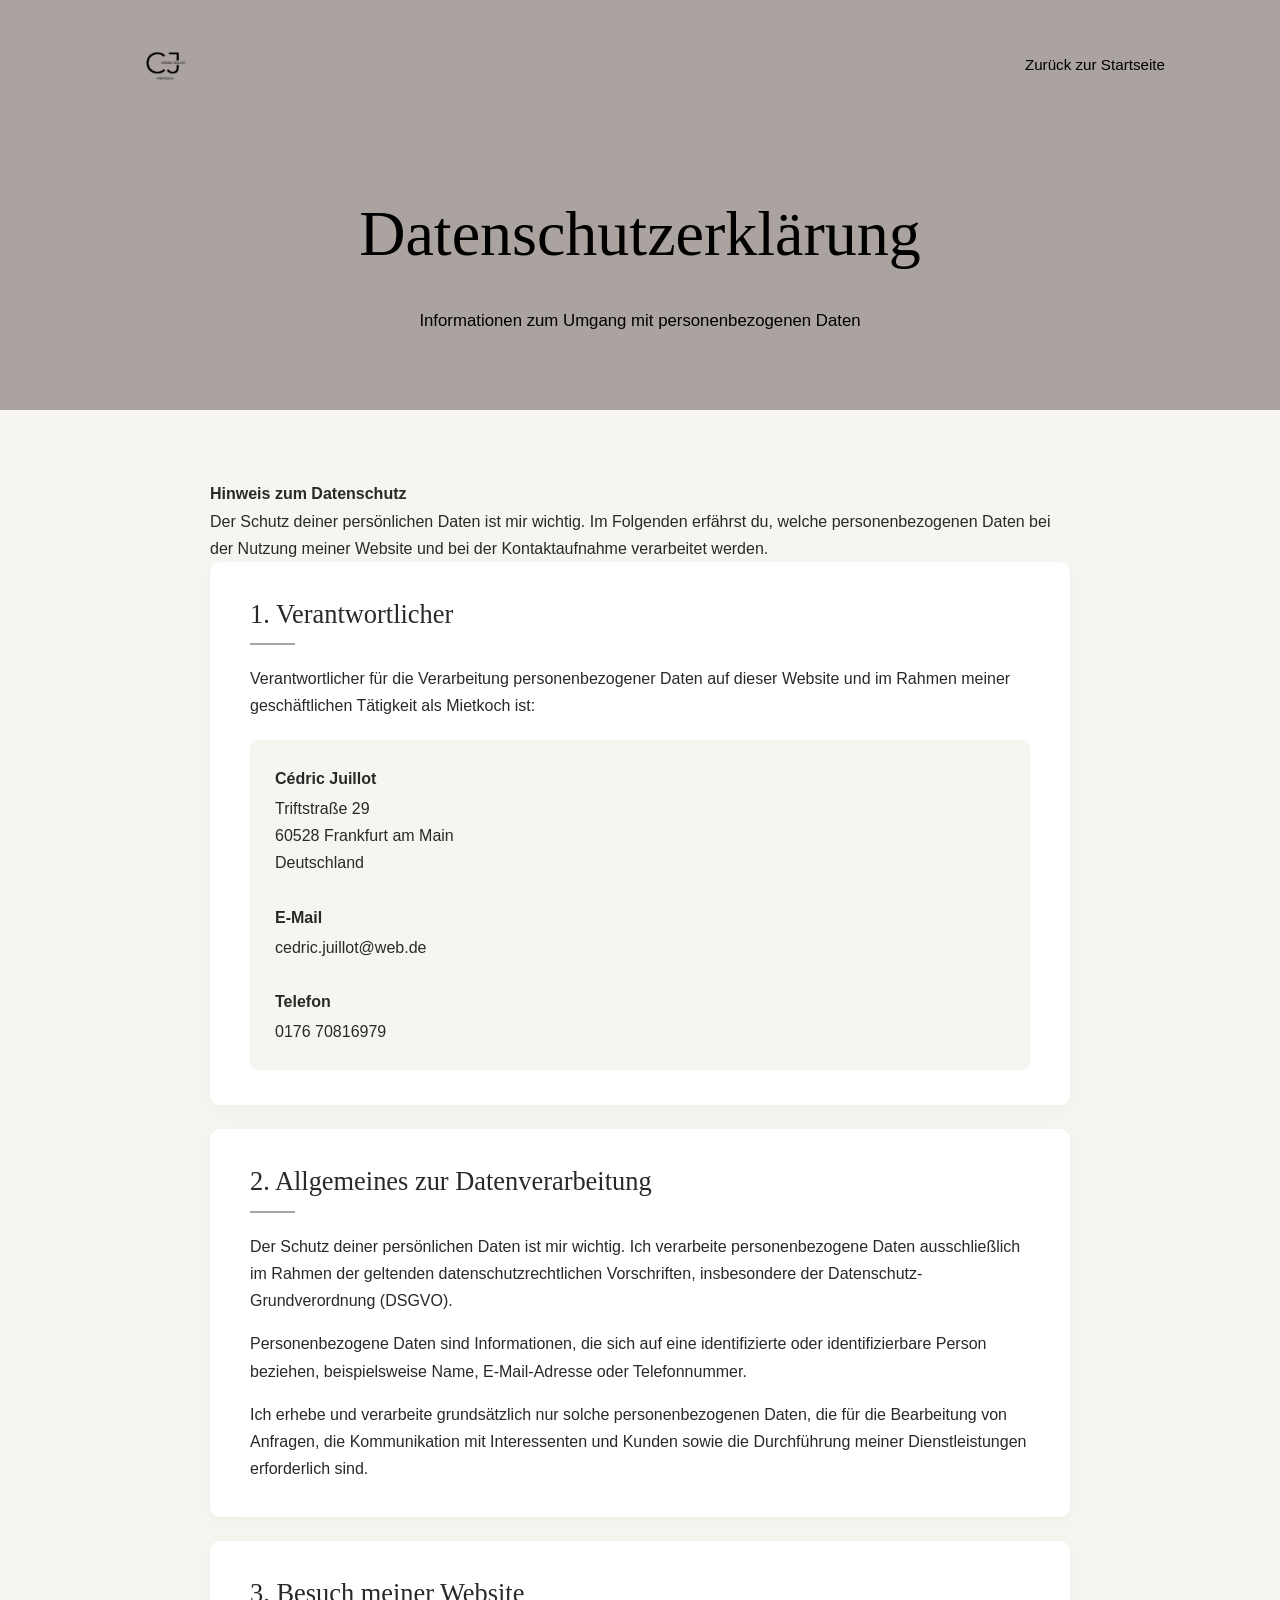
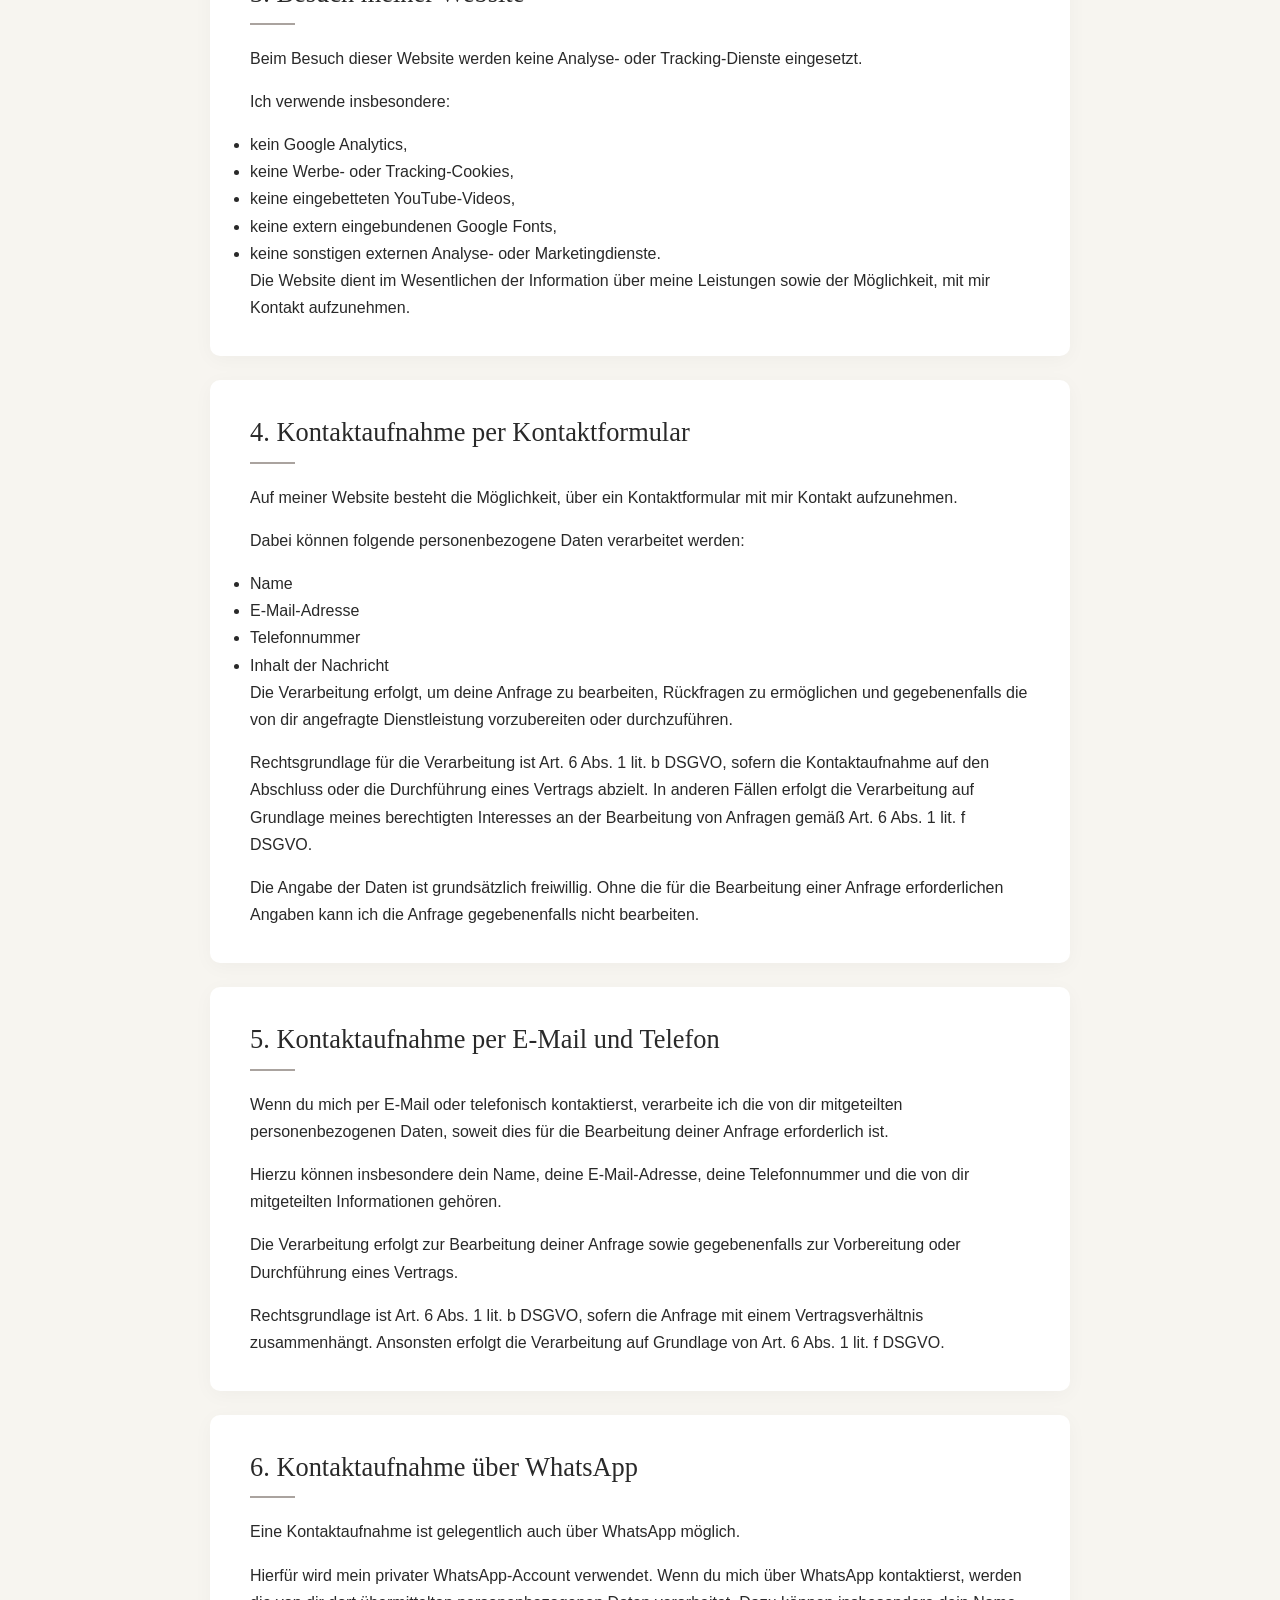
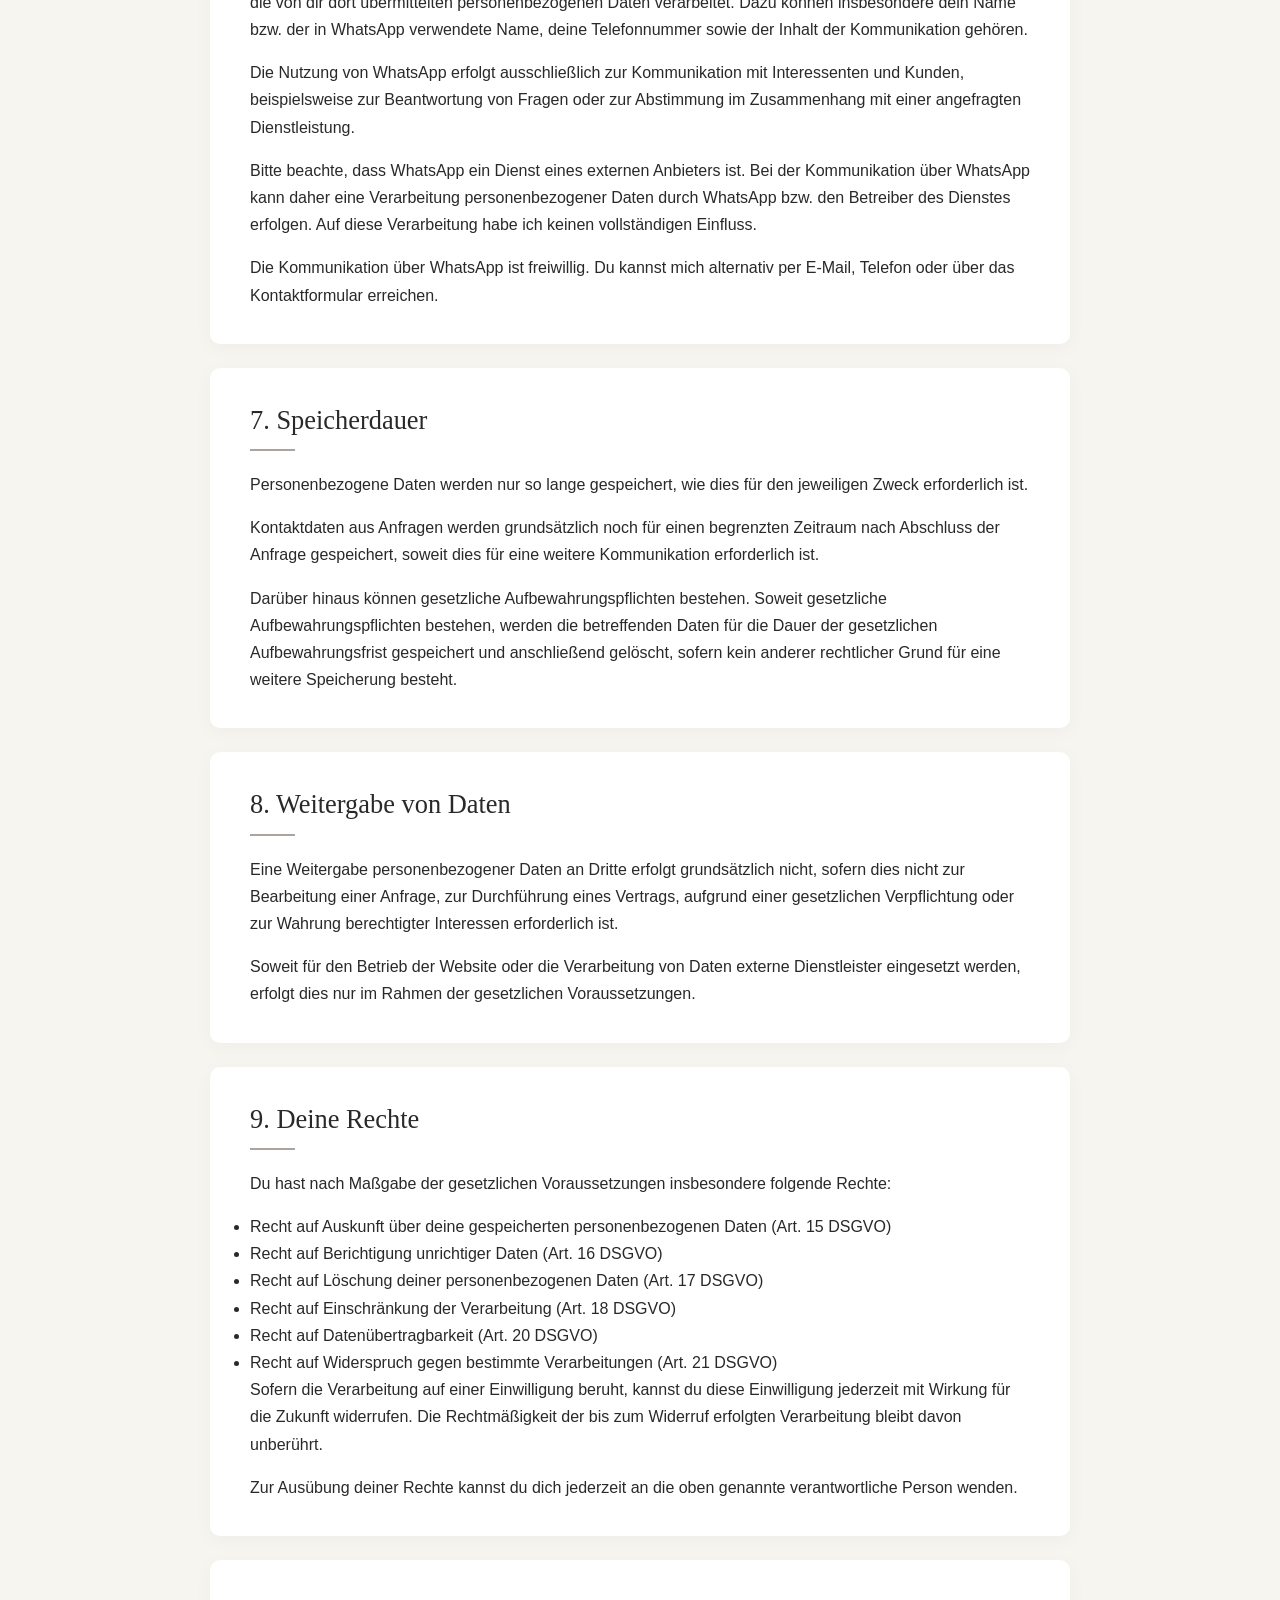
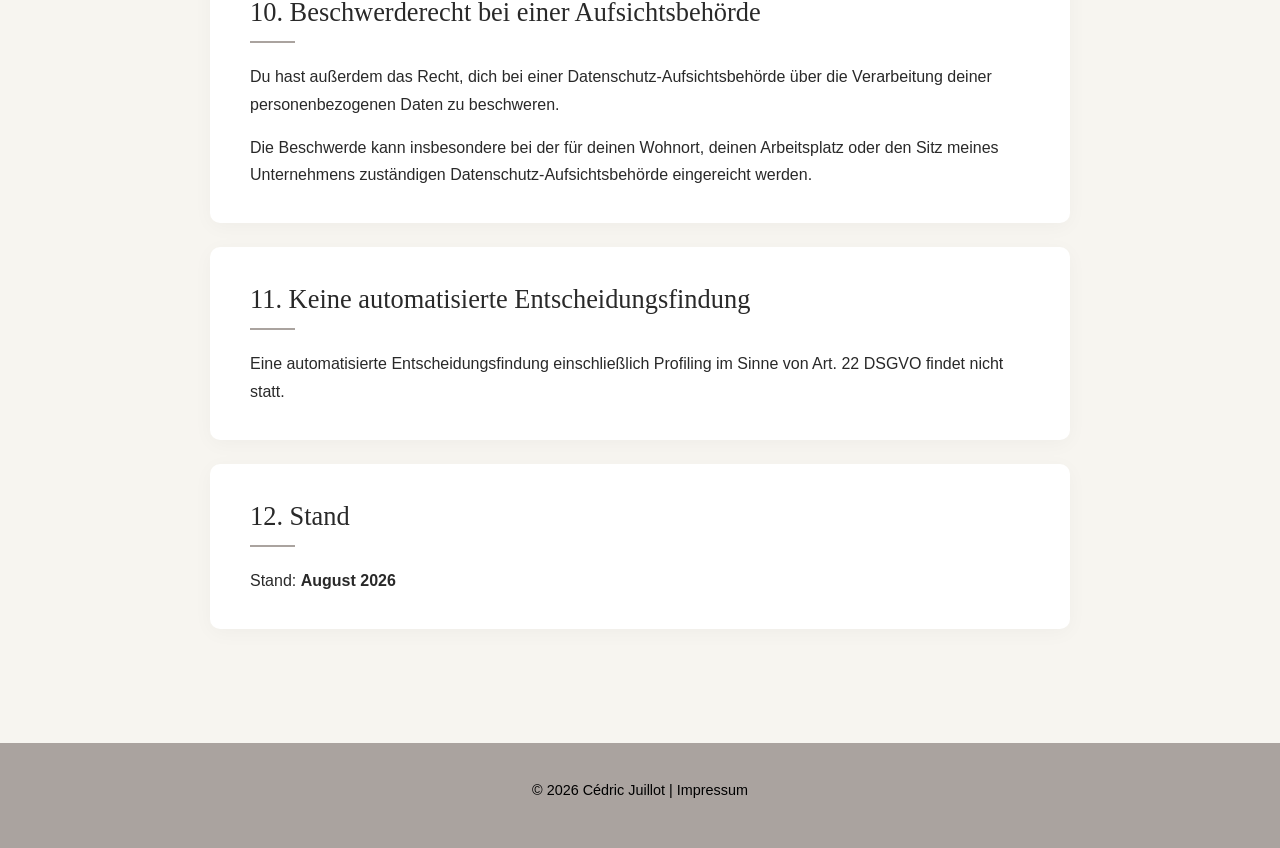
==== datenschutz.html @ ec2c1fd4 "Add files via upload" ====
<!DOCTYPE html>
<html lang="de">
<head>
    <meta charset="UTF-8">
    <meta name="viewport" content="width=device-width, initial-scale=1.0">

    <title>Datenschutzerklärung | Mietkoch</title>
    <meta name="description" content="Datenschutzerklärung für die Website und die Dienstleistungen als Mietkoch.">

    <style>
        * {
            margin: 0;
            padding: 0;
            box-sizing: border-box;
        }

        html {
            scroll-behavior: smooth;
        }

        body {
            font-family: -apple-system, BlinkMacSystemFont, "Segoe UI",
                         Roboto, Helvetica, Arial, sans-serif;
            background: #f7f5f0;
            color: #292929;
            line-height: 1.7;
        }

/* HEADER */
header {
    background: #aaa39f;
    color: black;
    padding: 15px 20px;
}

.header-inner {
    max-width: 1050px;
    margin: 0 auto;
    display: flex;
    justify-content: space-between;
    align-items: center;
}

/* LOGO */
.logo img {
    height: 100px;
    width: auto;
    display: block;
}

/* NAVIGATION */
nav {
    display: flex;
    align-items: center;
    gap: 30px;
}

nav a {
    color: black;
    text-decoration: none;
    font-size: 0.95rem;
    transition: opacity 0.2s ease;
}

nav a:hover {
    opacity: 0.7;
}

nav a.active {
    opacity: 0.6;
}

        /* HERO */
        .hero {
            background: #aaa39f;
            color: black;
            padding: 50px 20px 75px;
            text-align: center;
        }

        .hero-content {
            max-width: 850px;
            margin: 0 auto;
        }

        .hero h1 {
            font-family: Georgia, "Times New Roman", serif;
            font-size: clamp(2.4rem, 6vw, 4rem);
            font-weight: 400;
            margin-bottom: 18px;
        }

        .hero p {
            color: black;
            font-size: 1.05rem;
        }

/*Navigation*/
nav {
    display: flex;
    align-items: center;
    justify-content: flex-end;
    gap: 30px;
}

nav a {
    color: black;
    text-decoration: none;
    font-size: 0.95rem;
    transition: opacity 0.2s ease;
}

nav a:hover {
    opacity: 0.7;
}

nav a.active {
    opacity: 0.6;
}


        /* CONTENT */
        main {
            max-width: 900px;
            margin: 0 auto;
            padding: 70px 20px 90px;
        }

        .section {
            background: white;
            padding: 35px 40px;
            margin-bottom: 24px;
            border-radius: 10px;
            box-shadow: 0 4px 20px rgba(0, 0, 0, 0.035);
        }

        .section h2 {
            font-family: Georgia, "Times New Roman", serif;
            font-size: 1.65rem;
            font-weight: 400;
            color: #292929;
            margin-bottom: 20px;
            line-height: 1.3;
        }

        .section h2::after {
            content: "";
            display: block;
            width: 45px;
            height: 2px;
            background: #aaa39f;
            margin-top: 12px;
        }

        .section p {
            margin-bottom: 16px;
        }

        .section p:last-child {
            margin-bottom: 0;
        }

        .contact-box {
            background: #f7f5f0;
            border-radius: 8px;
            padding: 25px;
            margin-top: 20px;
        }

        .contact-box strong {
            display: block;
            margin-bottom: 3px;
        }

        .contact-box a {
            color: #292929;
            text-decoration: none;
        }

        .contact-box a:hover {
            text-decoration: underline;
        }

        .placeholder {
            color: #aaa39f;
            font-weight: 600;
        }

       
/* FOOTER */
footer {
    background: #aaa39f;
    color: black;
    padding: 35px 20px;
    text-align: center;
}

.footer-inner {
    max-width: 900px;
    margin: 0 auto;
}

footer p {
    font-size: 0.9rem;
    margin-bottom: 10px;
}

footer a {
    color: black;
    text-decoration: none;
}

footer a:hover {
    text-decoration: underline;
}

/* PFEIL NACH OBEN */
#backToTop {
    position: fixed;
    right: 25px;
    bottom: 25px;

    width: 45px;
    height: 45px;

    border: none;
    border-radius: 50%;

    background: #aaa39f;
    color: black;

    font-size: 24px;
    line-height: 1;

    display: none;
    align-items: center;
    justify-content: center;

    cursor: pointer;

    box-shadow: 0 3px 10px rgba(0, 0, 0, 0.2);

    z-index: 9999;

    transition: transform 0.2s ease, opacity 0.2s ease;
}

#backToTop:hover {
    transform: translateY(-3px);
}

/* MOBILE */
@media (max-width: 700px) {

    header {
        padding: 15px 15px 20px;
    }

    .header-inner {
        flex-direction: column;
        align-items: center;
        text-align: center;
    }

    .logo img {
        height: 75px;
        max-width: 100%;
    }

    nav {
        width: 100%;
        justify-content: center;
        gap: 12px;
        margin-top: 15px;
        flex-wrap: wrap;
    }

    nav a {
        font-size: 0.9rem;
    }

    .hero {
        padding: 45px 18px 50px;
    }

    .hero h1 {
        font-size: 2.2rem;
    }

    .hero p {
        font-size: 1rem;
    }

    main {
        padding: 35px 12px 50px;
    }

    .intro {
        padding: 0 8px;
        margin-bottom: 25px;
    }

    .section {
        padding: 25px 20px;
        margin-bottom: 18px;
        border-radius: 8px;
    }

    .section h2 {
        font-size: 1.35rem;
    }

    .section p,
    .section li {
        font-size: 0.95rem;
    }

    .contact-box {
        padding: 18px;
    }

    .contact-box {
        overflow-wrap: break-word;
    }

    /* FOOTER */
footer {
    background: #aaa39f;
    color: black;
    text-align: center;
    padding: 20px;
    margin-top: 40px;
}

footer a {
    color: black;
    margin: 0 8px;
}

    #backToTop {
        width: 42px;
        height: 42px;
        right: 15px;
        bottom: 15px;
        font-size: 21px;
    }
}
   

    </style>
</head>

<body>

<!--Header-->
<header>
    <div class="header-inner">

        <a href="index.html" class="logo">
            <img src="pictures/logo_transparent.png" alt="Cédric Juillot – Mietkoch">
        </a>

        <nav>
            <a href="index.html">Zurück zur Startseite</a>
        </nav>

    </div>
</header>




<section class="hero">
    <div class="hero-content">
        <h1>Datenschutzerklärung</h1>
        <p>
            Informationen zum Umgang mit personenbezogenen Daten
        </p>
    </div>
</section>


<main>

    <div class="intro">
        <strong>Hinweis zum Datenschutz</strong>
        <p>
            Der Schutz deiner persönlichen Daten ist mir wichtig.
            Im Folgenden erfährst du, welche personenbezogenen Daten
            bei der Nutzung meiner Website und bei der Kontaktaufnahme
            verarbeitet werden.
        </p>
    </div>


    <!-- 1 -->
    <section class="section">
        <h2>1. Verantwortlicher</h2>

        <p>
            Verantwortlicher für die Verarbeitung personenbezogener Daten
            auf dieser Website und im Rahmen meiner geschäftlichen Tätigkeit
            als Mietkoch ist:
        </p>

        <div class="contact-box">
            <strong>Cédric Juillot</strong>
            Triftstraße 29<br>
            60528 Frankfurt am Main<br>
            Deutschland<br><br>

            <strong>E-Mail</strong>
           cedric.juillot@web.de<br><br>

            <strong>Telefon</strong>
           0176 70816979
        </div>
    </section>


    <!-- 2 -->
    <section class="section">
        <h2>2. Allgemeines zur Datenverarbeitung</h2>

        <p>
            Der Schutz deiner persönlichen Daten ist mir wichtig.
            Ich verarbeite personenbezogene Daten ausschließlich im Rahmen
            der geltenden datenschutzrechtlichen Vorschriften, insbesondere
            der Datenschutz-Grundverordnung (DSGVO).
        </p>

        <p>
            Personenbezogene Daten sind Informationen, die sich auf eine
            identifizierte oder identifizierbare Person beziehen, beispielsweise
            Name, E-Mail-Adresse oder Telefonnummer.
        </p>

        <p>
            Ich erhebe und verarbeite grundsätzlich nur solche personenbezogenen
            Daten, die für die Bearbeitung von Anfragen, die Kommunikation mit
            Interessenten und Kunden sowie die Durchführung meiner
            Dienstleistungen erforderlich sind.
        </p>
    </section>


    <!-- 3 -->
    <section class="section">
        <h2>3. Besuch meiner Website</h2>

        <p>
            Beim Besuch dieser Website werden keine Analyse- oder
            Tracking-Dienste eingesetzt.
        </p>

        <p>Ich verwende insbesondere:</p>

        <ul>
            <li>kein Google Analytics,</li>
            <li>keine Werbe- oder Tracking-Cookies,</li>
            <li>keine eingebetteten YouTube-Videos,</li>
            <li>keine extern eingebundenen Google Fonts,</li>
            <li>keine sonstigen externen Analyse- oder Marketingdienste.</li>
        </ul>

        <p>
            Die Website dient im Wesentlichen der Information über meine
            Leistungen sowie der Möglichkeit, mit mir Kontakt aufzunehmen.
        </p>
    </section>


    <!-- 4 -->
    <section class="section">
        <h2>4. Kontaktaufnahme per Kontaktformular</h2>

        <p>
            Auf meiner Website besteht die Möglichkeit, über ein Kontaktformular
            mit mir Kontakt aufzunehmen.
        </p>

        <p>Dabei können folgende personenbezogene Daten verarbeitet werden:</p>

        <ul>
            <li>Name</li>
            <li>E-Mail-Adresse</li>
            <li>Telefonnummer</li>
            <li>Inhalt der Nachricht</li>
        </ul>

        <p>
            Die Verarbeitung erfolgt, um deine Anfrage zu bearbeiten,
            Rückfragen zu ermöglichen und gegebenenfalls die von dir
            angefragte Dienstleistung vorzubereiten oder durchzuführen.
        </p>

        <p>
            Rechtsgrundlage für die Verarbeitung ist Art. 6 Abs. 1 lit. b DSGVO,
            sofern die Kontaktaufnahme auf den Abschluss oder die Durchführung
            eines Vertrags abzielt. In anderen Fällen erfolgt die Verarbeitung
            auf Grundlage meines berechtigten Interesses an der Bearbeitung
            von Anfragen gemäß Art. 6 Abs. 1 lit. f DSGVO.
        </p>

        <p>
            Die Angabe der Daten ist grundsätzlich freiwillig. Ohne die für
            die Bearbeitung einer Anfrage erforderlichen Angaben kann ich
            die Anfrage gegebenenfalls nicht bearbeiten.
        </p>
    </section>


    <!-- 5 -->
    <section class="section">
        <h2>5. Kontaktaufnahme per E-Mail und Telefon</h2>

        <p>
            Wenn du mich per E-Mail oder telefonisch kontaktierst, verarbeite
            ich die von dir mitgeteilten personenbezogenen Daten, soweit dies
            für die Bearbeitung deiner Anfrage erforderlich ist.
        </p>

        <p>
            Hierzu können insbesondere dein Name, deine E-Mail-Adresse,
            deine Telefonnummer und die von dir mitgeteilten Informationen
            gehören.
        </p>

        <p>
            Die Verarbeitung erfolgt zur Bearbeitung deiner Anfrage sowie
            gegebenenfalls zur Vorbereitung oder Durchführung eines Vertrags.
        </p>

        <p>
            Rechtsgrundlage ist Art. 6 Abs. 1 lit. b DSGVO, sofern die Anfrage
            mit einem Vertragsverhältnis zusammenhängt. Ansonsten erfolgt
            die Verarbeitung auf Grundlage von Art. 6 Abs. 1 lit. f DSGVO.
        </p>
    </section>


    <!-- 6 -->
    <section class="section">
        <h2>6. Kontaktaufnahme über WhatsApp</h2>

        <p>
            Eine Kontaktaufnahme ist gelegentlich auch über WhatsApp möglich.
        </p>

        <p>
            Hierfür wird mein privater WhatsApp-Account verwendet. Wenn du mich
            über WhatsApp kontaktierst, werden die von dir dort übermittelten
            personenbezogenen Daten verarbeitet. Dazu können insbesondere dein
            Name bzw. der in WhatsApp verwendete Name, deine Telefonnummer sowie
            der Inhalt der Kommunikation gehören.
        </p>

        <p>
            Die Nutzung von WhatsApp erfolgt ausschließlich zur Kommunikation
            mit Interessenten und Kunden, beispielsweise zur Beantwortung von
            Fragen oder zur Abstimmung im Zusammenhang mit einer angefragten
            Dienstleistung.
        </p>

        <p>
            Bitte beachte, dass WhatsApp ein Dienst eines externen Anbieters ist.
            Bei der Kommunikation über WhatsApp kann daher eine Verarbeitung
            personenbezogener Daten durch WhatsApp bzw. den Betreiber des
            Dienstes erfolgen. Auf diese Verarbeitung habe ich keinen
            vollständigen Einfluss.
        </p>

        <p>
            Die Kommunikation über WhatsApp ist freiwillig. Du kannst mich
            alternativ per E-Mail, Telefon oder über das Kontaktformular
            erreichen.
        </p>
    </section>


    <!-- 7 -->
    <section class="section">
        <h2>7. Speicherdauer</h2>

        <p>
            Personenbezogene Daten werden nur so lange gespeichert, wie dies
            für den jeweiligen Zweck erforderlich ist.
        </p>

        <p>
            Kontaktdaten aus Anfragen werden grundsätzlich noch für einen
            begrenzten Zeitraum nach Abschluss der Anfrage gespeichert,
            soweit dies für eine weitere Kommunikation erforderlich ist.
        </p>

        <p>
            Darüber hinaus können gesetzliche Aufbewahrungspflichten bestehen.
            Soweit gesetzliche Aufbewahrungspflichten bestehen, werden die
            betreffenden Daten für die Dauer der gesetzlichen Aufbewahrungsfrist
            gespeichert und anschließend gelöscht, sofern kein anderer
            rechtlicher Grund für eine weitere Speicherung besteht.
        </p>
    </section>


    <!-- 8 -->
    <section class="section">
        <h2>8. Weitergabe von Daten</h2>

        <p>
            Eine Weitergabe personenbezogener Daten an Dritte erfolgt
            grundsätzlich nicht, sofern dies nicht zur Bearbeitung einer
            Anfrage, zur Durchführung eines Vertrags, aufgrund einer
            gesetzlichen Verpflichtung oder zur Wahrung berechtigter
            Interessen erforderlich ist.
        </p>

        <p>
            Soweit für den Betrieb der Website oder die Verarbeitung von Daten
            externe Dienstleister eingesetzt werden, erfolgt dies nur im
            Rahmen der gesetzlichen Voraussetzungen.
        </p>
    </section>


    <!-- 9 -->
    <section class="section">
        <h2>9. Deine Rechte</h2>

        <p>
            Du hast nach Maßgabe der gesetzlichen Voraussetzungen insbesondere
            folgende Rechte:
        </p>

        <ul>
            <li>
                Recht auf Auskunft über deine gespeicherten personenbezogenen
                Daten (Art. 15 DSGVO)
            </li>
            <li>
                Recht auf Berichtigung unrichtiger Daten (Art. 16 DSGVO)
            </li>
            <li>
                Recht auf Löschung deiner personenbezogenen Daten (Art. 17 DSGVO)
            </li>
            <li>
                Recht auf Einschränkung der Verarbeitung (Art. 18 DSGVO)
            </li>
            <li>
                Recht auf Datenübertragbarkeit (Art. 20 DSGVO)
            </li>
            <li>
                Recht auf Widerspruch gegen bestimmte Verarbeitungen
                (Art. 21 DSGVO)
            </li>
        </ul>

        <p>
            Sofern die Verarbeitung auf einer Einwilligung beruht, kannst du
            diese Einwilligung jederzeit mit Wirkung für die Zukunft widerrufen.
            Die Rechtmäßigkeit der bis zum Widerruf erfolgten Verarbeitung
            bleibt davon unberührt.
        </p>

        <p>
            Zur Ausübung deiner Rechte kannst du dich jederzeit an die oben
            genannte verantwortliche Person wenden.
        </p>
    </section>


    <!-- 10 -->
    <section class="section">
        <h2>10. Beschwerderecht bei einer Aufsichtsbehörde</h2>

        <p>
            Du hast außerdem das Recht, dich bei einer Datenschutz-Aufsichtsbehörde
            über die Verarbeitung deiner personenbezogenen Daten zu beschweren.
        </p>

        <p>
            Die Beschwerde kann insbesondere bei der für deinen Wohnort,
            deinen Arbeitsplatz oder den Sitz meines Unternehmens zuständigen
            Datenschutz-Aufsichtsbehörde eingereicht werden.
        </p>
    </section>


    <!-- 11 -->
    <section class="section">
        <h2>11. Keine automatisierte Entscheidungsfindung</h2>

        <p>
            Eine automatisierte Entscheidungsfindung einschließlich Profiling
            im Sinne von Art. 22 DSGVO findet nicht statt.
        </p>
    </section>


    <!-- 12 -->
    <section class="section">
        <h2>12. Stand</h2>

        <p>
            Stand: <strong>August 2026</strong>
        </p>
    </section>

</main>


<footer>
    <p>
        © 2026 Cédric Juillot |
        <a href="impressum.html">Impressum</a>
    </p>
</footer>

<!-- Pfeil nach oben -->
<button id="backToTop" aria-label="Nach oben">
    ↑
</button>

<script>
const backToTop = document.getElementById("backToTop");

window.addEventListener("scroll", function () {
    if (window.scrollY > 400) {
        backToTop.style.display = "flex";
    } else {
        backToTop.style.display = "none";
    }
});

backToTop.addEventListener("click", function () {
    window.scrollTo({
        top: 0,
        behavior: "smooth"
    });
});

// Beim Aktualisieren immer ganz oben starten
if ("scrollRestoration" in history) {
    history.scrollRestoration = "manual";
}

window.addEventListener("load", function () {
    window.scrollTo(0, 0);
});
</script>

</body>
</html>
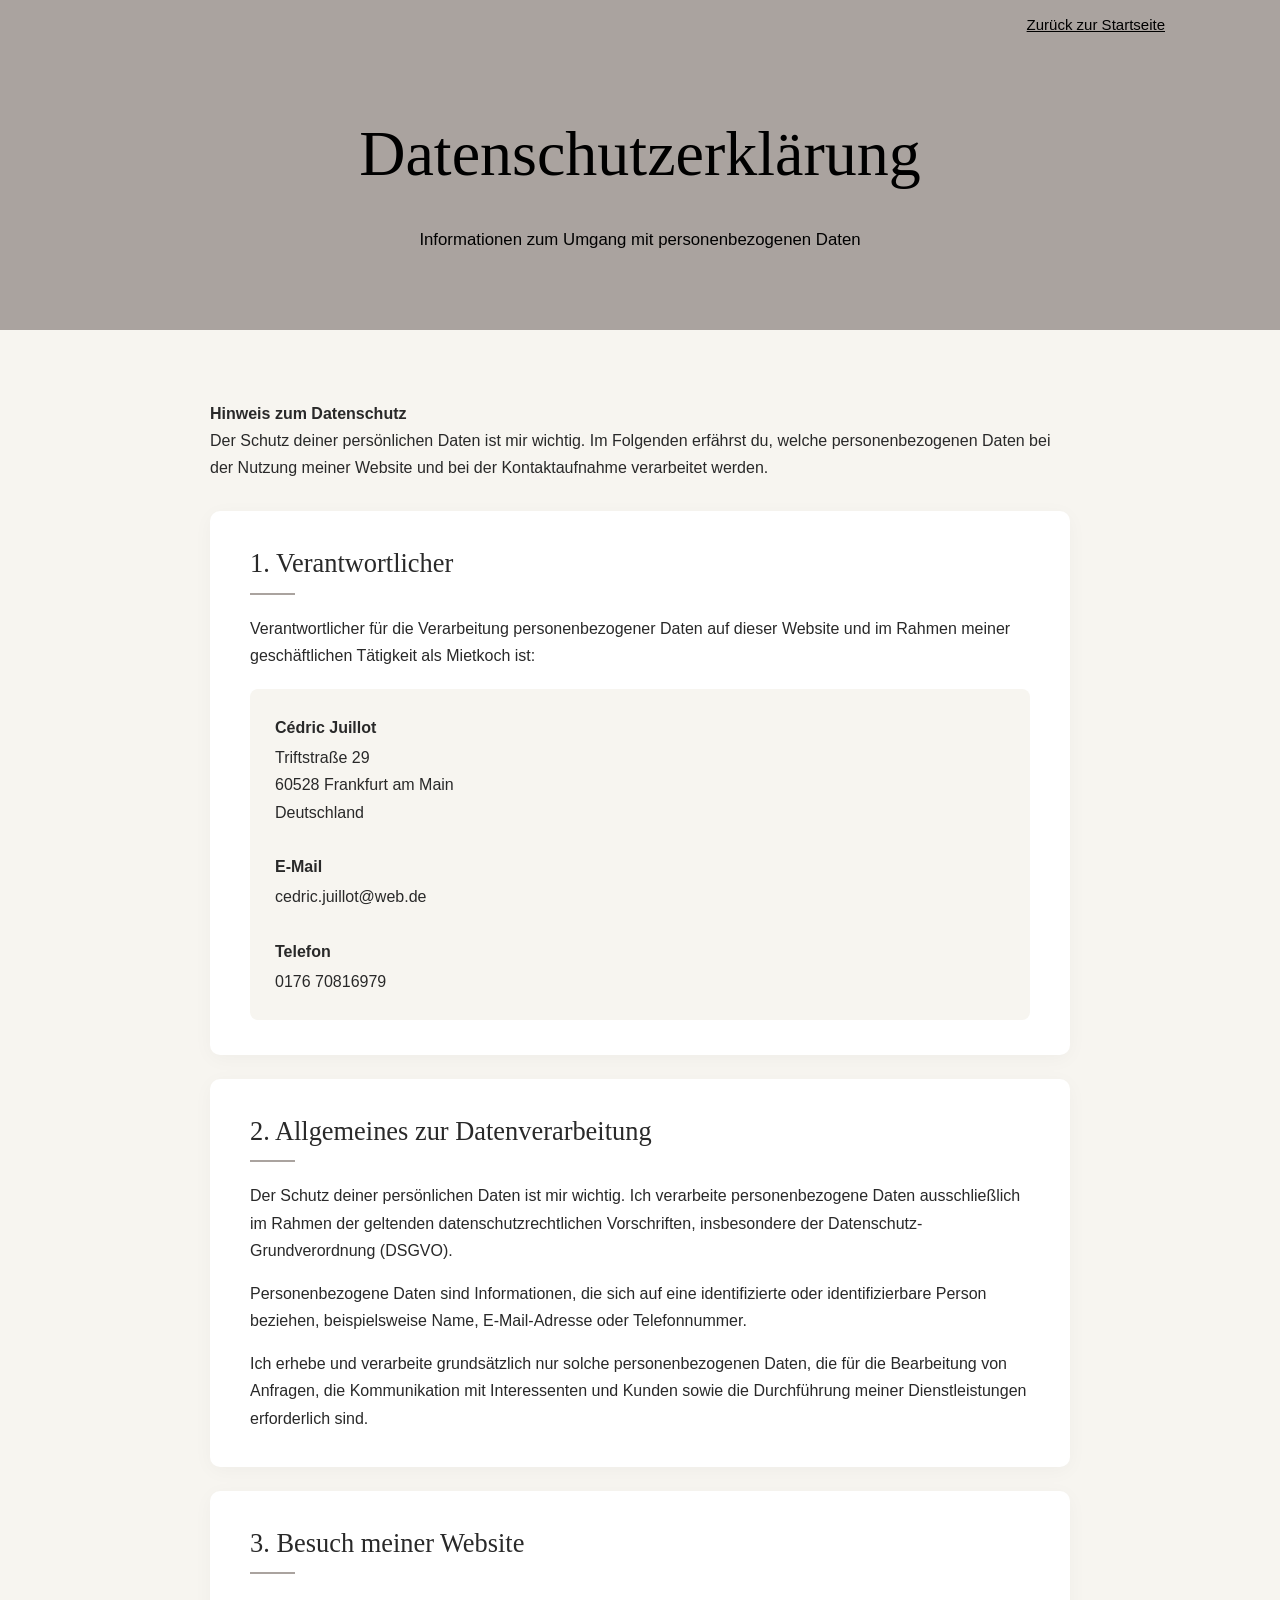
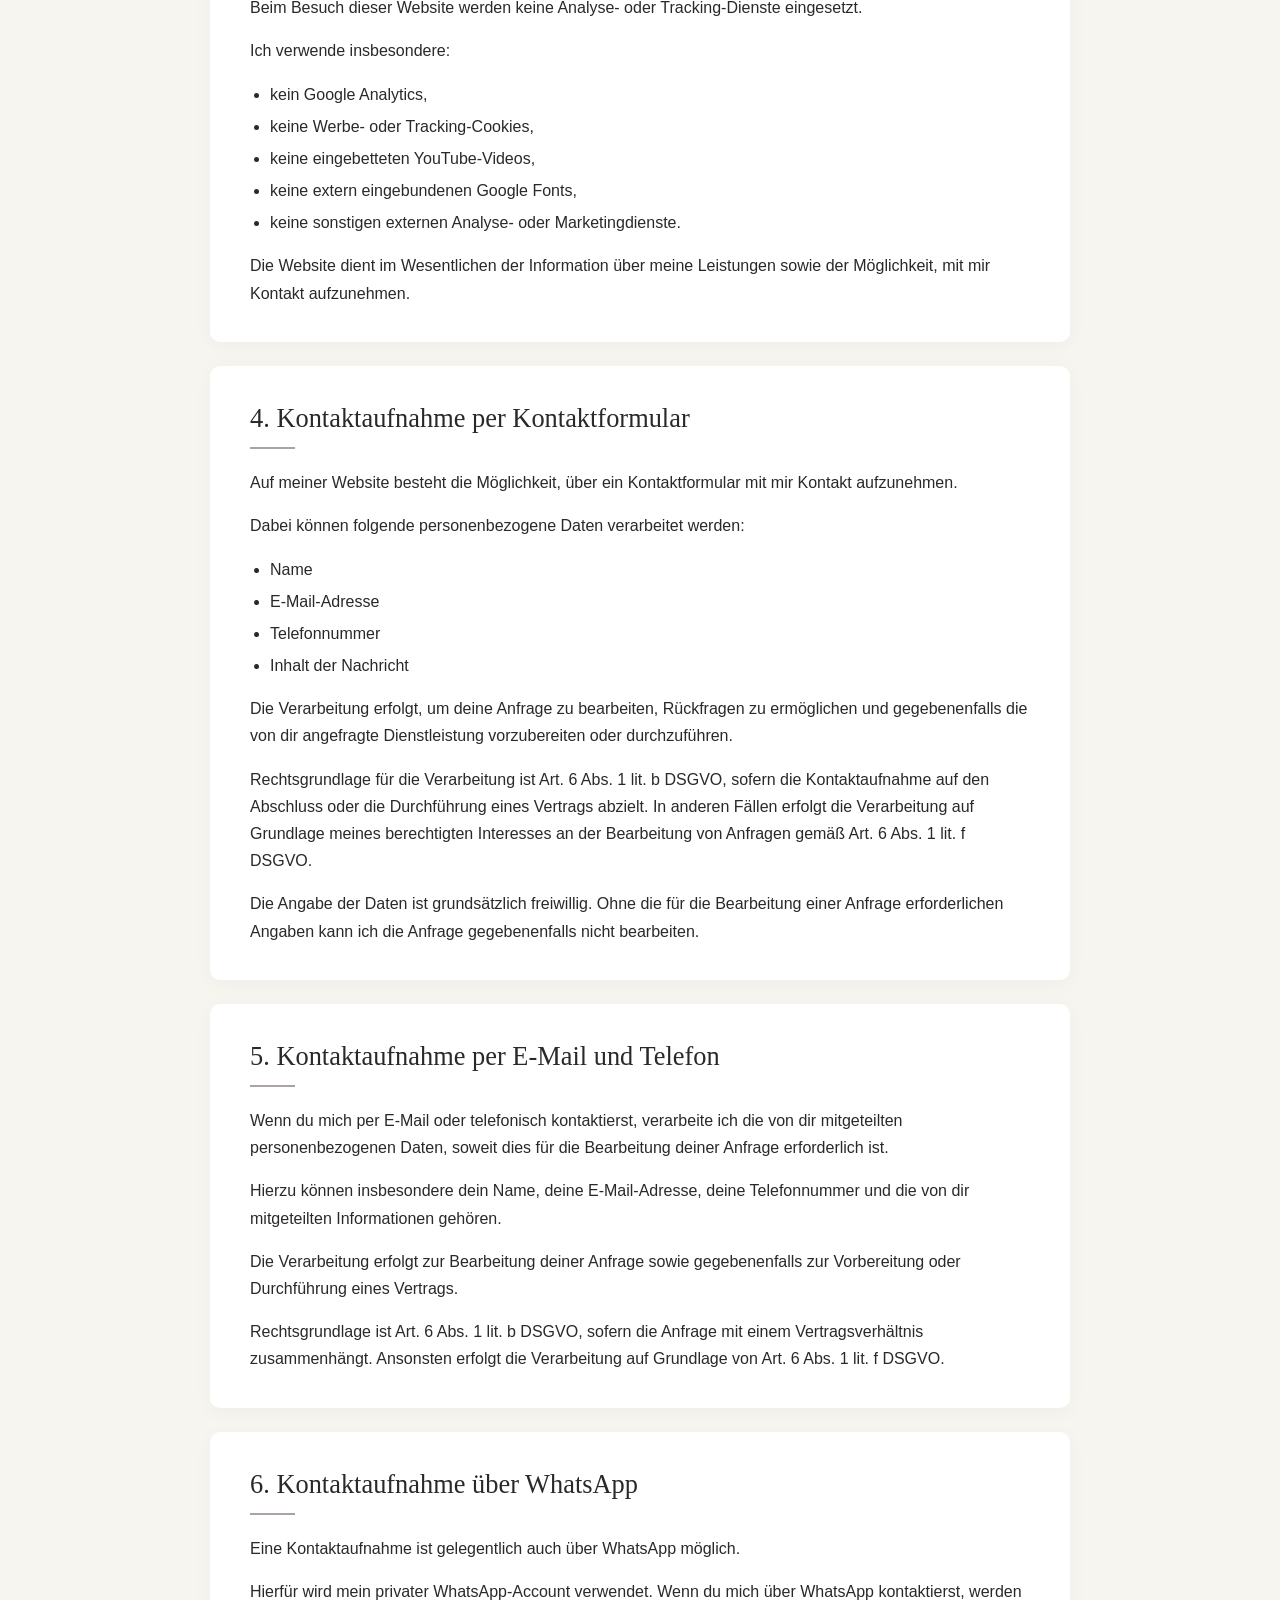
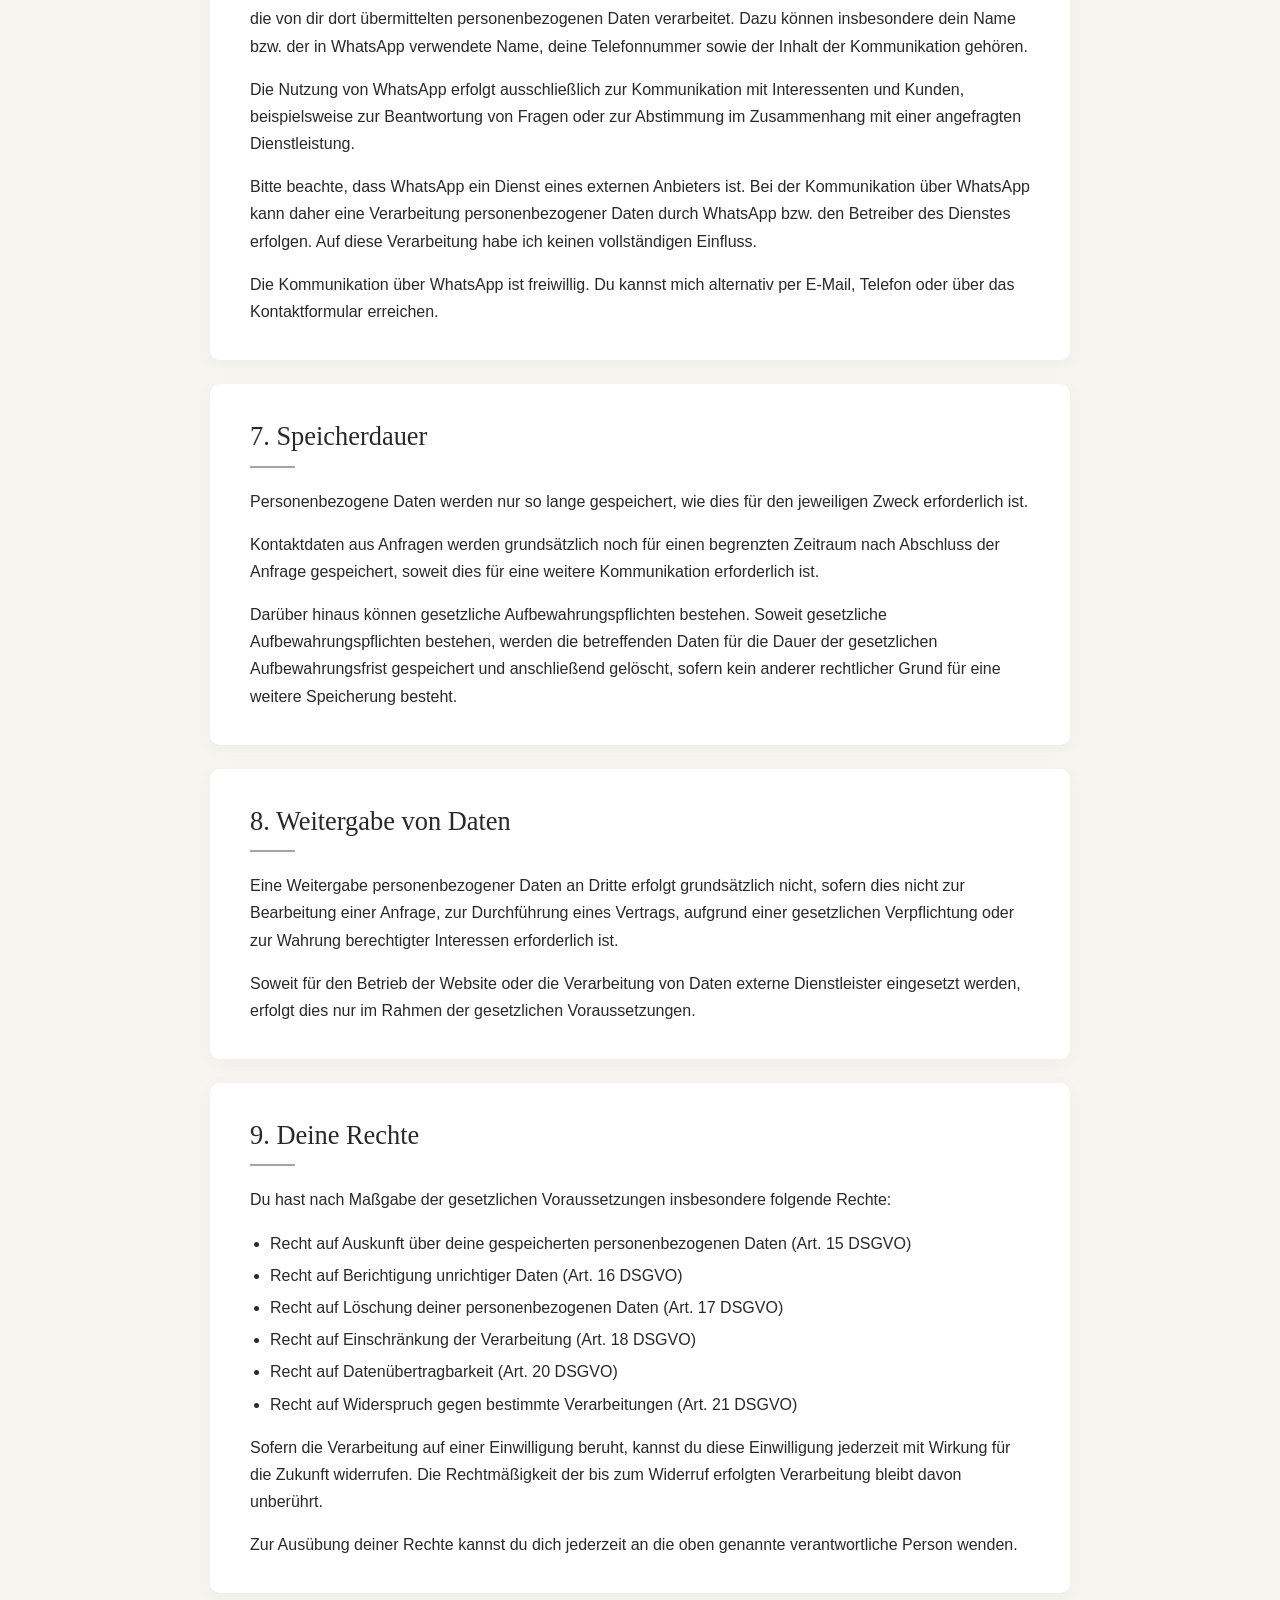
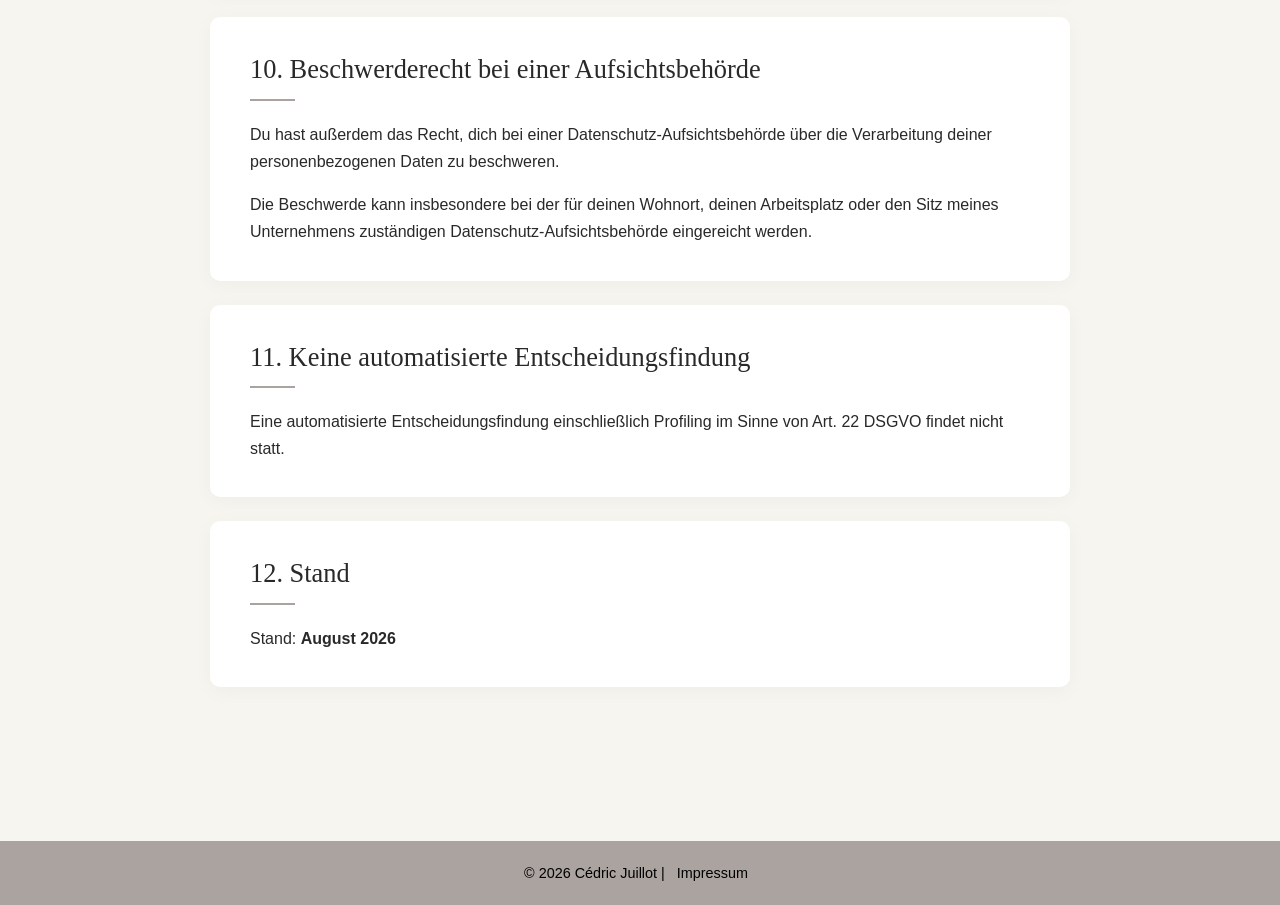
==== commit 4541908b: "Add files via upload" ====
--- a/datenschutz.html
+++ b/datenschutz.html
@@ -26,49 +26,40 @@
             line-height: 1.7;
         }
 
-/* HEADER */
-header {
-    background: #aaa39f;
-    color: black;
-    padding: 15px 20px;
-}
-
-.header-inner {
-    max-width: 1050px;
-    margin: 0 auto;
-    display: flex;
-    justify-content: space-between;
-    align-items: center;
-}
-
-/* LOGO */
-.logo img {
-    height: 100px;
-    width: auto;
-    display: block;
-}
-
-/* NAVIGATION */
-nav {
-    display: flex;
-    align-items: center;
-    gap: 30px;
-}
-
-nav a {
-    color: black;
-    text-decoration: none;
-    font-size: 0.95rem;
-    transition: opacity 0.2s ease;
-}
-
-nav a:hover {
-    opacity: 0.7;
-}
-
-nav a.active {
-    opacity: 0.6;
-}
+        /* HEADER */
+        header {
+            background: #aaa39f;
+            padding: 12px 40px;
+        }
+
+        .header-inner {
+            max-width: 1050px;
+            margin: 0 auto;
+            display: flex;
+            justify-content: flex-end;
+            align-items: center;
+        }
+
+        /* NAVIGATION */
+        nav {
+            display: flex;
+            align-items: center;
+            justify-content: flex-end;
+            gap: 30px;
+            margin: 0;
+            padding: 0;
+        }
+
+        nav a {
+            color: black;
+            text-decoration: underline;
+            font-size: 15px;
+            transition: opacity 0.2s ease;
+        }
+
+        nav a:hover {
+            opacity: 0.7;
+        }
 
         /* HERO */
         .hero {
@@ -95,35 +86,15 @@
             font-size: 1.05rem;
         }
 
-/*Navigation*/
-nav {
-    display: flex;
-    align-items: center;
-    justify-content: flex-end;
-    gap: 30px;
-}
-
-nav a {
-    color: black;
-    text-decoration: none;
-    font-size: 0.95rem;
-    transition: opacity 0.2s ease;
-}
-
-nav a:hover {
-    opacity: 0.7;
-}
-
-nav a.active {
-    opacity: 0.6;
-}
-
-
         /* CONTENT */
         main {
             max-width: 900px;
             margin: 0 auto;
             padding: 70px 20px 90px;
+        }
+
+        .intro {
+            margin-bottom: 30px;
         }
 
         .section {
@@ -160,6 +131,14 @@
             margin-bottom: 0;
         }
 
+        .section ul {
+            margin: 0 0 16px 20px;
+        }
+
+        .section li {
+            margin-bottom: 5px;
+        }
+
         .contact-box {
             background: #f7f5f0;
             border-radius: 8px;
@@ -181,194 +160,152 @@
             text-decoration: underline;
         }
 
-        .placeholder {
-            color: #aaa39f;
-            font-weight: 600;
-        }
-
-       
-/* FOOTER */
-footer {
-    background: #aaa39f;
-    color: black;
-    padding: 35px 20px;
-    text-align: center;
-}
-
-.footer-inner {
-    max-width: 900px;
-    margin: 0 auto;
-}
-
-footer p {
-    font-size: 0.9rem;
-    margin-bottom: 10px;
-}
-
-footer a {
-    color: black;
-    text-decoration: none;
-}
-
-footer a:hover {
-    text-decoration: underline;
-}
-
-/* PFEIL NACH OBEN */
-#backToTop {
-    position: fixed;
-    right: 25px;
-    bottom: 25px;
-
-    width: 45px;
-    height: 45px;
-
-    border: none;
-    border-radius: 50%;
-
-    background: #aaa39f;
-    color: black;
-
-    font-size: 24px;
-    line-height: 1;
-
-    display: none;
-    align-items: center;
-    justify-content: center;
-
-    cursor: pointer;
-
-    box-shadow: 0 3px 10px rgba(0, 0, 0, 0.2);
-
-    z-index: 9999;
-
-    transition: transform 0.2s ease, opacity 0.2s ease;
-}
-
-#backToTop:hover {
-    transform: translateY(-3px);
-}
-
-/* MOBILE */
-@media (max-width: 700px) {
-
-    header {
-        padding: 15px 15px 20px;
-    }
-
-    .header-inner {
-        flex-direction: column;
-        align-items: center;
-        text-align: center;
-    }
-
-    .logo img {
-        height: 75px;
-        max-width: 100%;
-    }
-
-    nav {
-        width: 100%;
-        justify-content: center;
-        gap: 12px;
-        margin-top: 15px;
-        flex-wrap: wrap;
-    }
-
-    nav a {
-        font-size: 0.9rem;
-    }
-
-    .hero {
-        padding: 45px 18px 50px;
-    }
-
-    .hero h1 {
-        font-size: 2.2rem;
-    }
-
-    .hero p {
-        font-size: 1rem;
-    }
-
-    main {
-        padding: 35px 12px 50px;
-    }
-
-    .intro {
-        padding: 0 8px;
-        margin-bottom: 25px;
-    }
-
-    .section {
-        padding: 25px 20px;
-        margin-bottom: 18px;
-        border-radius: 8px;
-    }
-
-    .section h2 {
-        font-size: 1.35rem;
-    }
-
-    .section p,
-    .section li {
-        font-size: 0.95rem;
-    }
-
-    .contact-box {
-        padding: 18px;
-    }
-
-    .contact-box {
-        overflow-wrap: break-word;
-    }
-
-    /* FOOTER */
-footer {
-    background: #aaa39f;
-    color: black;
-    text-align: center;
-    padding: 20px;
-    margin-top: 40px;
-}
-
-footer a {
-    color: black;
-    margin: 0 8px;
-}
-
-    #backToTop {
-        width: 42px;
-        height: 42px;
-        right: 15px;
-        bottom: 15px;
-        font-size: 21px;
-    }
-}
-   
-
+        /* FOOTER */
+        footer {
+            background: #aaa39f;
+            color: black;
+            padding: 20px;
+            margin-top: 40px;
+            text-align: center;
+        }
+
+        footer p {
+            font-size: 0.9rem;
+            margin-bottom: 10px;
+        }
+
+        footer p:last-child {
+            margin-bottom: 0;
+        }
+
+        footer a {
+            color: black;
+            text-decoration: none;
+            margin: 0 8px;
+        }
+
+        footer a:hover {
+            text-decoration: underline;
+        }
+
+        /* PFEIL NACH OBEN */
+        #backToTop {
+            position: fixed;
+            right: 25px;
+            bottom: 25px;
+            width: 45px;
+            height: 45px;
+            border: none;
+            border-radius: 50%;
+            background: #aaa39f;
+            color: black;
+            font-size: 24px;
+            line-height: 1;
+            display: none;
+            align-items: center;
+            justify-content: center;
+            cursor: pointer;
+            box-shadow: 0 3px 10px rgba(0, 0, 0, 0.2);
+            z-index: 9999;
+            transition: transform 0.2s ease, opacity 0.2s ease;
+        }
+
+        #backToTop:hover {
+            transform: translateY(-3px);
+        }
+
+        /* MOBILE */
+        @media (max-width: 700px) {
+
+            header {
+                padding: 10px 15px;
+            }
+
+            .header-inner {
+                justify-content: flex-end;
+            }
+
+            nav {
+                width: 100%;
+                justify-content: flex-end;
+                gap: 12px;
+                flex-wrap: wrap;
+            }
+
+            nav a {
+                font-size: 14px;
+            }
+
+            .hero {
+                padding: 45px 18px 50px;
+            }
+
+            .hero h1 {
+                font-size: 2.2rem;
+            }
+
+            .hero p {
+                font-size: 1rem;
+            }
+
+            main {
+                padding: 35px 12px 50px;
+            }
+
+            .intro {
+                padding: 0 8px;
+                margin-bottom: 25px;
+            }
+
+            .section {
+                padding: 25px 20px;
+                margin-bottom: 18px;
+                border-radius: 8px;
+            }
+
+            .section h2 {
+                font-size: 1.35rem;
+            }
+
+            .section p,
+            .section li {
+                font-size: 0.95rem;
+            }
+
+            .contact-box {
+                padding: 18px;
+                overflow-wrap: break-word;
+            }
+
+            footer {
+                padding: 20px 15px;
+            }
+
+            footer p {
+                font-size: 0.85rem;
+                line-height: 1.7;
+            }
+
+            #backToTop {
+                width: 42px;
+                height: 42px;
+                right: 15px;
+                bottom: 15px;
+                font-size: 21px;
+            }
+        }
     </style>
 </head>
 
 <body>
 
-<!--Header-->
 <header>
     <div class="header-inner">
-
-        <a href="index.html" class="logo">
-            <img src="pictures/logo_transparent.png" alt="Cédric Juillot – Mietkoch">
-        </a>
-
         <nav>
             <a href="index.html">Zurück zur Startseite</a>
         </nav>
-
     </div>
 </header>
-
-
-
 
 <section class="hero">
     <div class="hero-content">
@@ -378,7 +315,6 @@
         </p>
     </div>
 </section>
-
 
 <main>
 
@@ -391,7 +327,6 @@
             verarbeitet werden.
         </p>
     </div>
-
 
     <!-- 1 -->
     <section class="section">
@@ -410,13 +345,12 @@
             Deutschland<br><br>
 
             <strong>E-Mail</strong>
-           cedric.juillot@web.de<br><br>
+            cedric.juillot@web.de<br><br>
 
             <strong>Telefon</strong>
-           0176 70816979
+            0176 70816979
         </div>
     </section>
-
 
     <!-- 2 -->
     <section class="section">
@@ -442,7 +376,6 @@
             Dienstleistungen erforderlich sind.
         </p>
     </section>
-
 
     <!-- 3 -->
     <section class="section">
@@ -469,7 +402,6 @@
         </p>
     </section>
 
-
     <!-- 4 -->
     <section class="section">
         <h2>4. Kontaktaufnahme per Kontaktformular</h2>
@@ -509,7 +441,6 @@
         </p>
     </section>
 
-
     <!-- 5 -->
     <section class="section">
         <h2>5. Kontaktaufnahme per E-Mail und Telefon</h2>
@@ -537,7 +468,6 @@
             die Verarbeitung auf Grundlage von Art. 6 Abs. 1 lit. f DSGVO.
         </p>
     </section>
-
 
     <!-- 6 -->
     <section class="section">
@@ -577,7 +507,6 @@
         </p>
     </section>
 
-
     <!-- 7 -->
     <section class="section">
         <h2>7. Speicherdauer</h2>
@@ -602,7 +531,6 @@
         </p>
     </section>
 
-
     <!-- 8 -->
     <section class="section">
         <h2>8. Weitergabe von Daten</h2>
@@ -621,7 +549,6 @@
             Rahmen der gesetzlichen Voraussetzungen.
         </p>
     </section>
-
 
     <!-- 9 -->
     <section class="section">
@@ -668,7 +595,6 @@
         </p>
     </section>
 
-
     <!-- 10 -->
     <section class="section">
         <h2>10. Beschwerderecht bei einer Aufsichtsbehörde</h2>
@@ -685,7 +611,6 @@
         </p>
     </section>
 
-
     <!-- 11 -->
     <section class="section">
         <h2>11. Keine automatisierte Entscheidungsfindung</h2>
@@ -696,7 +621,6 @@
         </p>
     </section>
 
-
     <!-- 12 -->
     <section class="section">
         <h2>12. Stand</h2>
@@ -707,7 +631,6 @@
     </section>
 
 </main>
-
 
 <footer>
     <p>
@@ -722,32 +645,32 @@
 </button>
 
 <script>
-const backToTop = document.getElementById("backToTop");
-
-window.addEventListener("scroll", function () {
-    if (window.scrollY > 400) {
-        backToTop.style.display = "flex";
-    } else {
-        backToTop.style.display = "none";
+    const backToTop = document.getElementById("backToTop");
+
+    window.addEventListener("scroll", function () {
+        if (window.scrollY > 400) {
+            backToTop.style.display = "flex";
+        } else {
+            backToTop.style.display = "none";
+        }
+    });
+
+    backToTop.addEventListener("click", function () {
+        window.scrollTo({
+            top: 0,
+            behavior: "smooth"
+        });
+    });
+
+    // Beim Aktualisieren immer ganz oben starten
+    if ("scrollRestoration" in history) {
+        history.scrollRestoration = "manual";
     }
-});
-
-backToTop.addEventListener("click", function () {
-    window.scrollTo({
-        top: 0,
-        behavior: "smooth"
+
+    window.addEventListener("load", function () {
+        window.scrollTo(0, 0);
     });
-});
-
-// Beim Aktualisieren immer ganz oben starten
-if ("scrollRestoration" in history) {
-    history.scrollRestoration = "manual";
-}
-
-window.addEventListener("load", function () {
-    window.scrollTo(0, 0);
-});
 </script>
 
 </body>
-</html>
+</html>
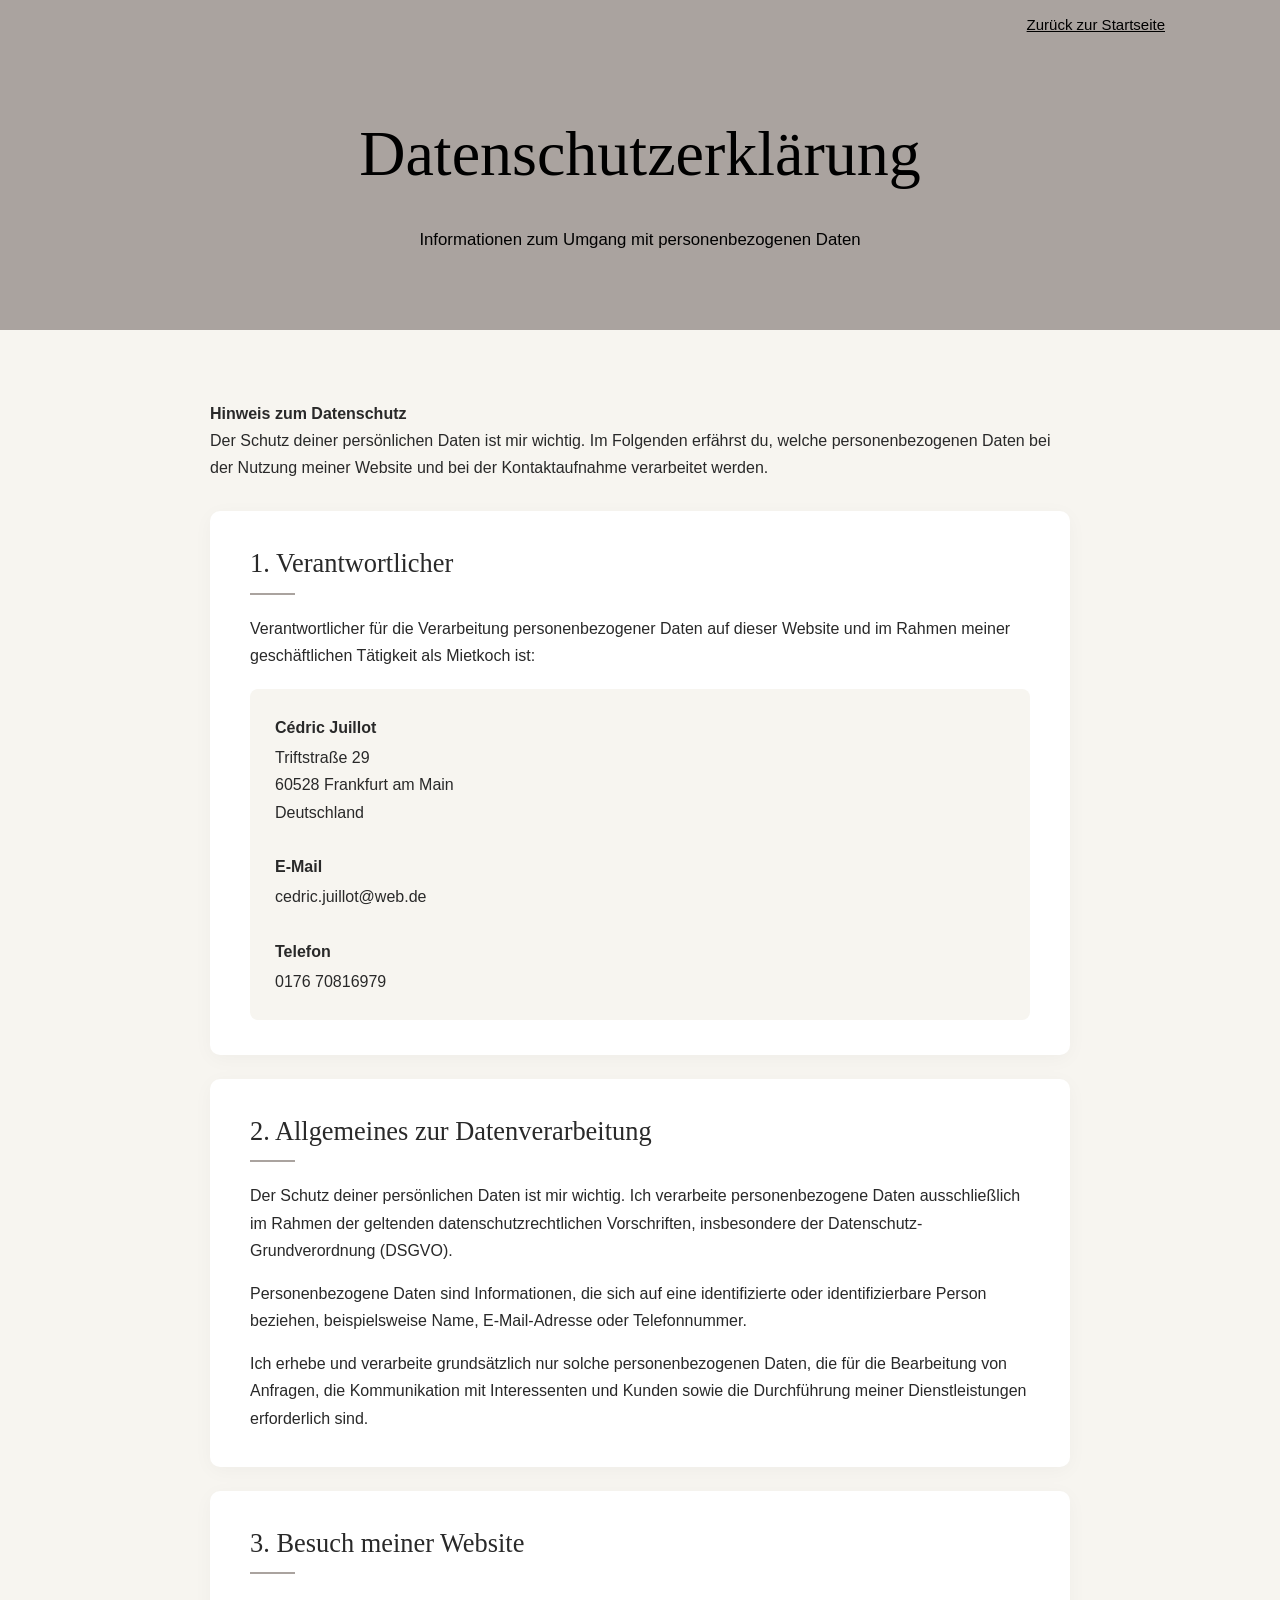
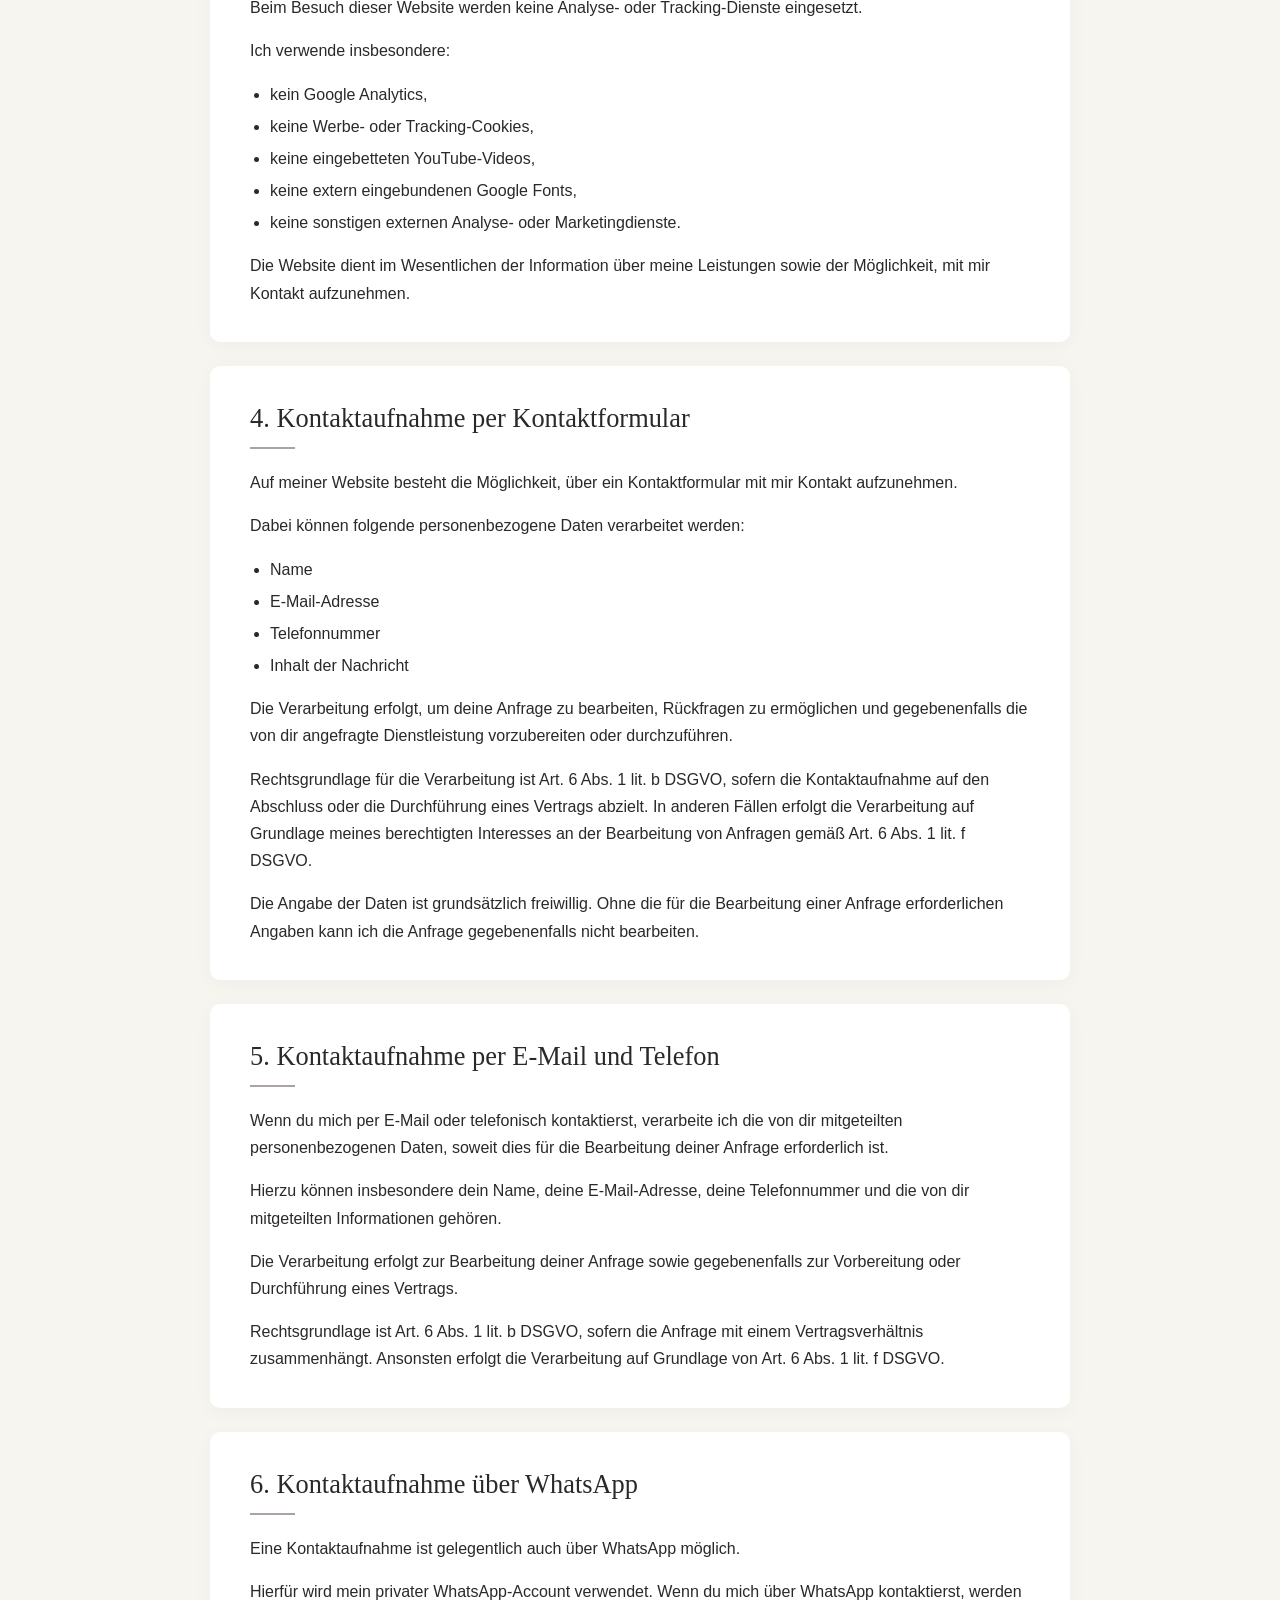
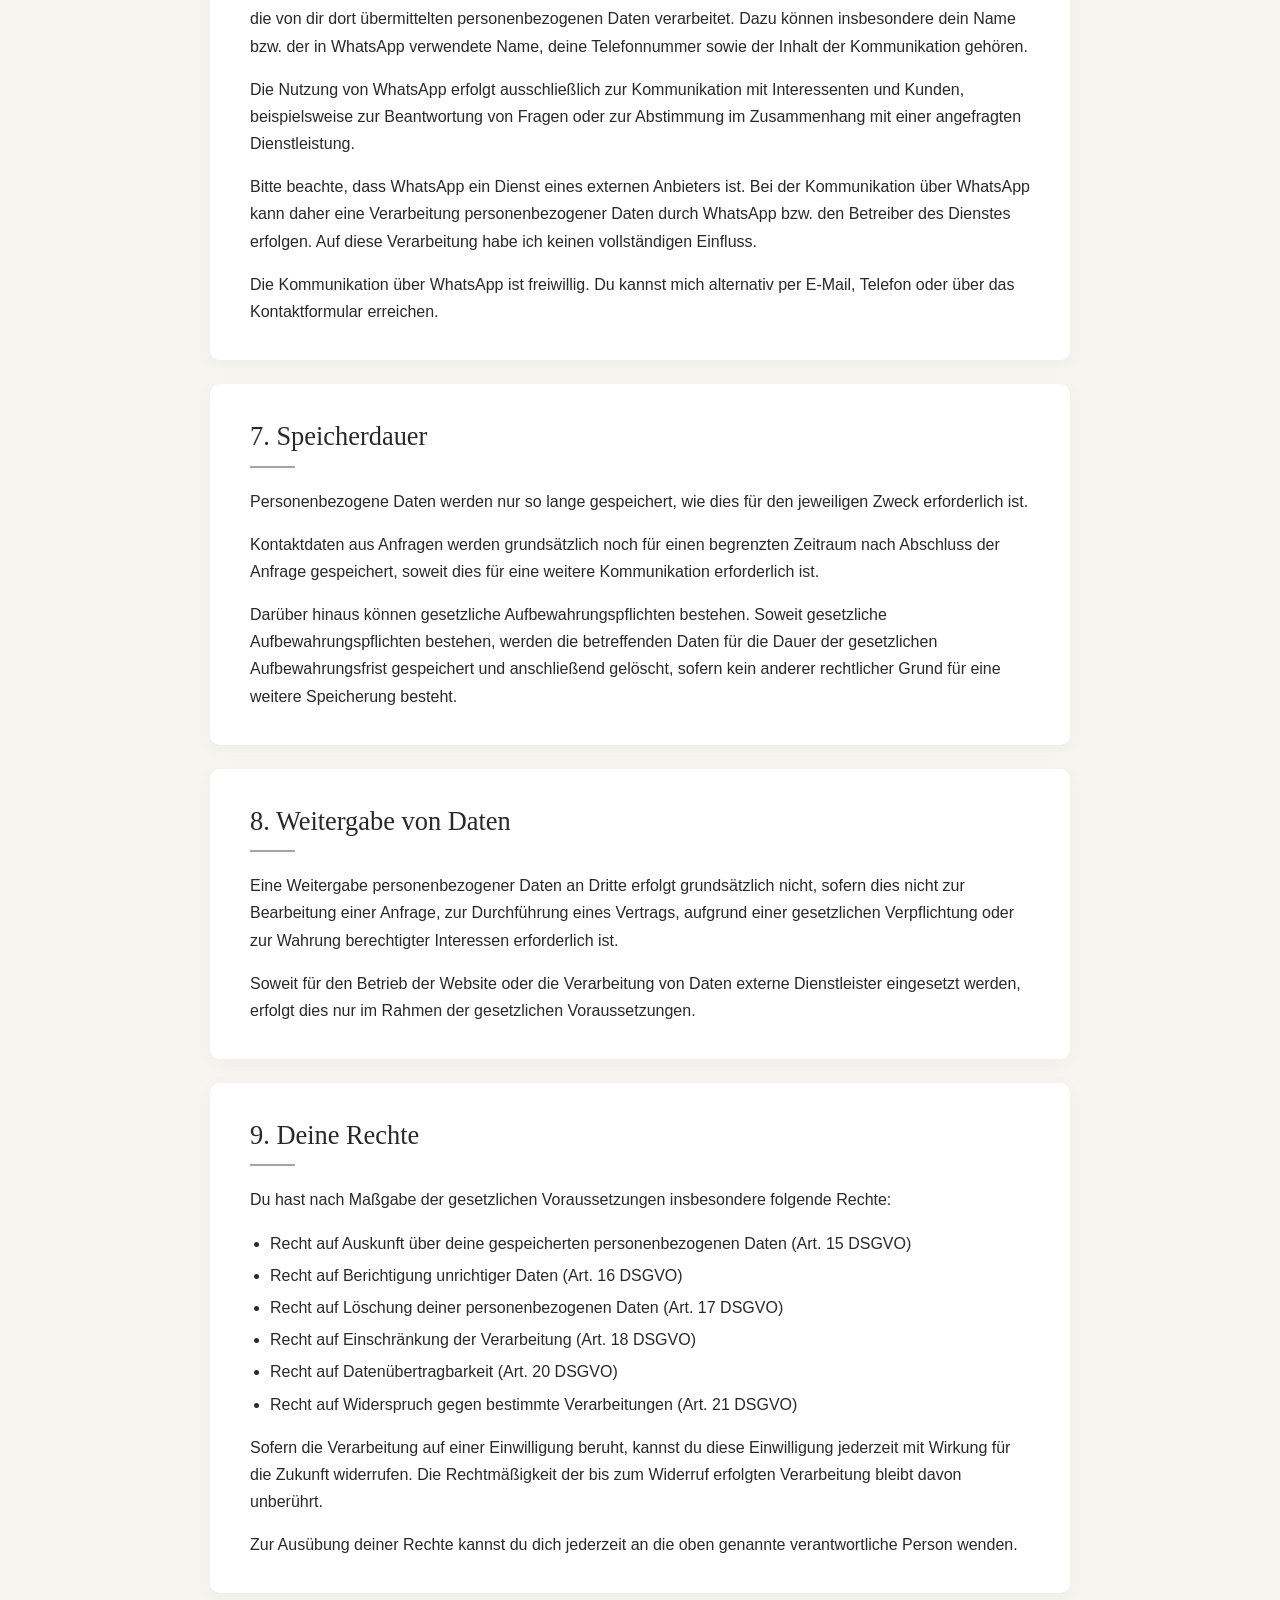
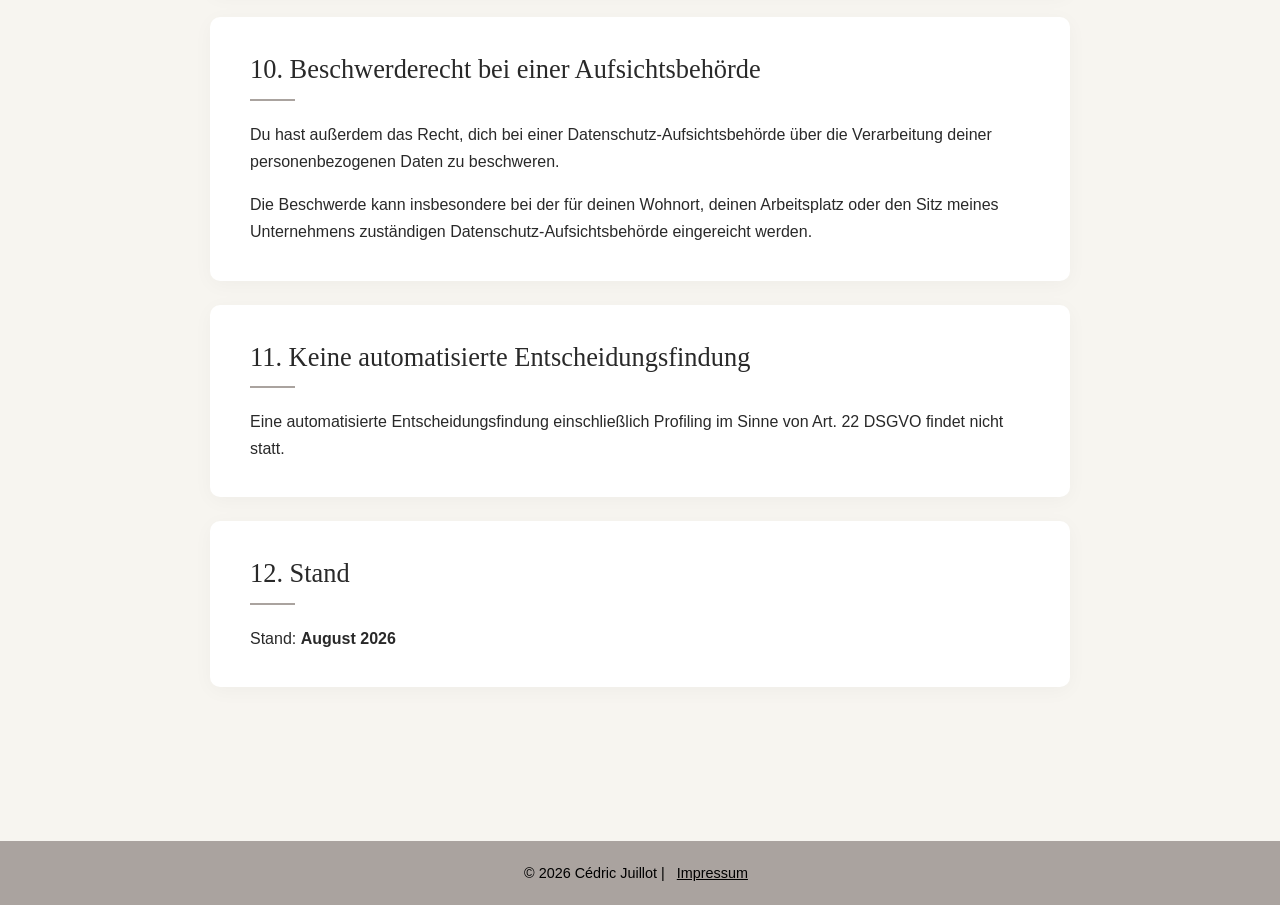
==== commit d5f79330: "Add files via upload" ====
--- a/datenschutz.html
+++ b/datenschutz.html
@@ -180,7 +180,7 @@
 
         footer a {
             color: black;
-            text-decoration: none;
+            text-decoration: underline;
             margin: 0 8px;
         }
 
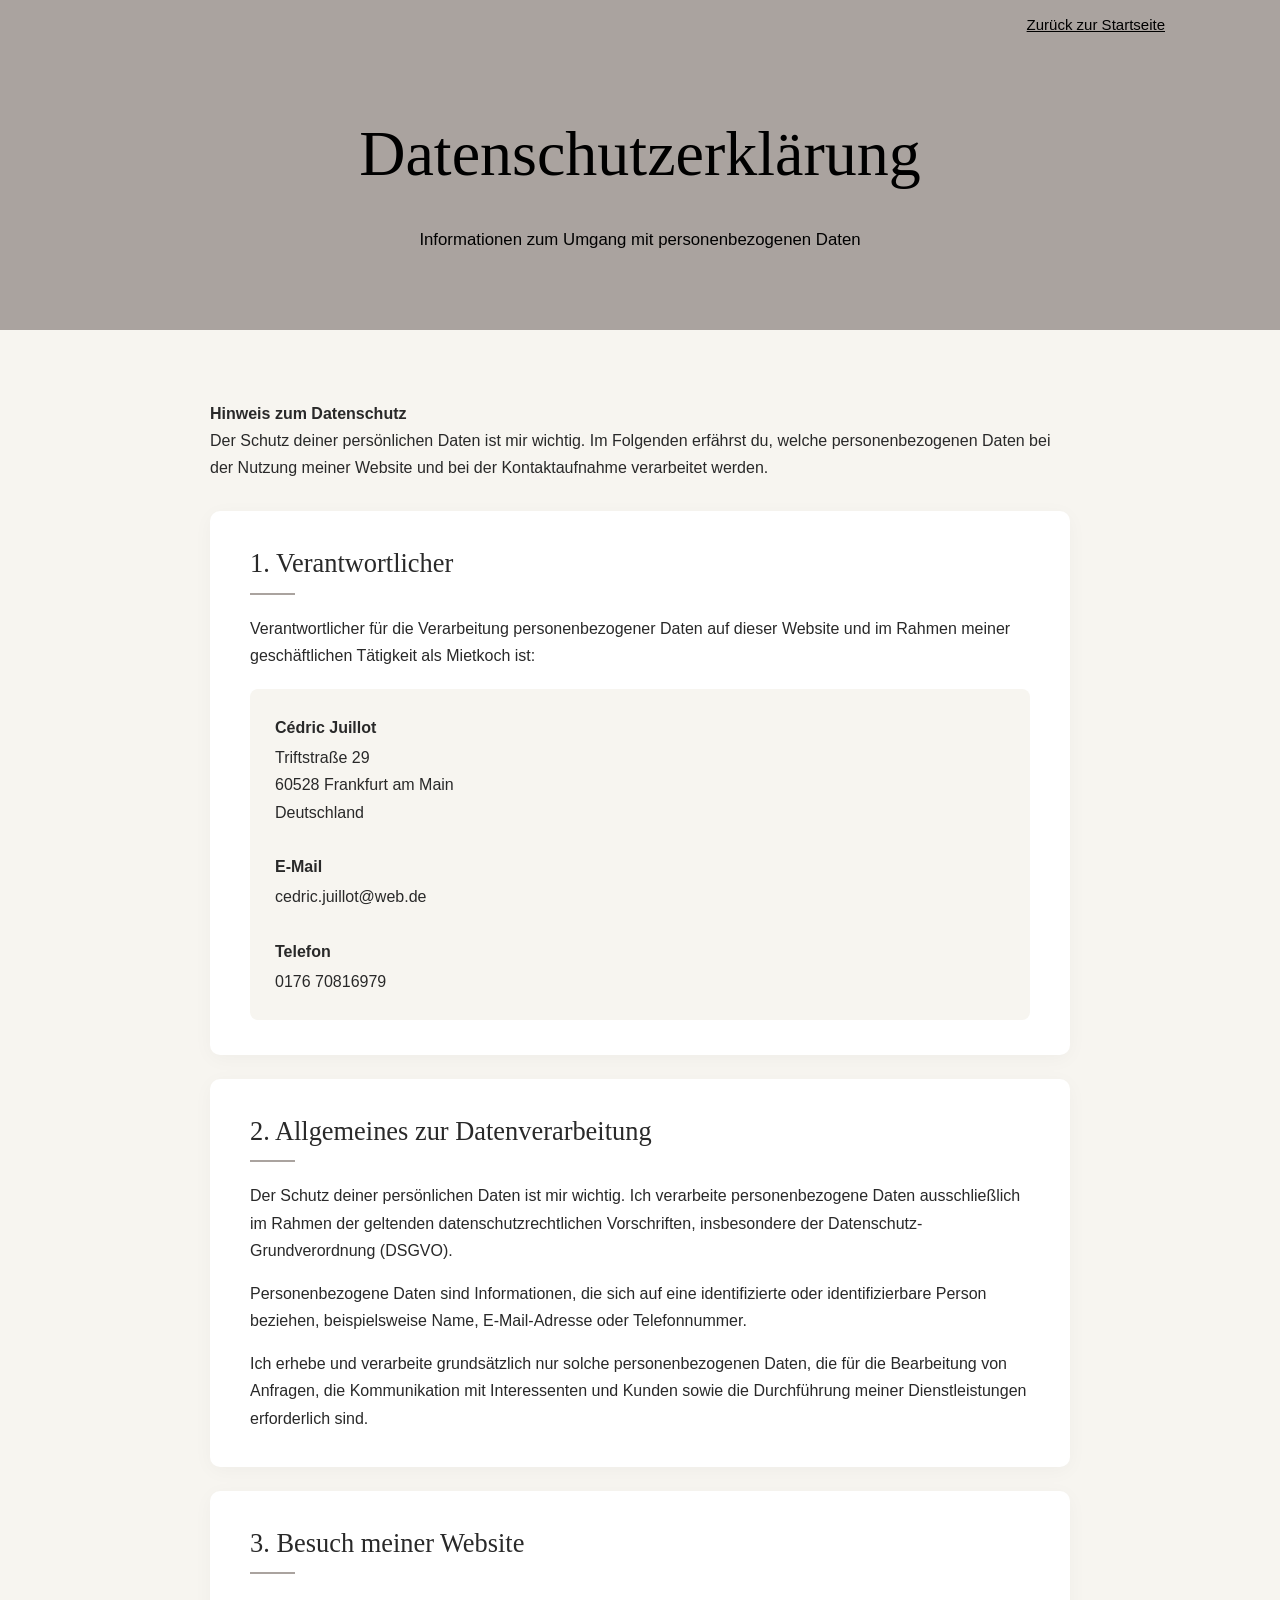
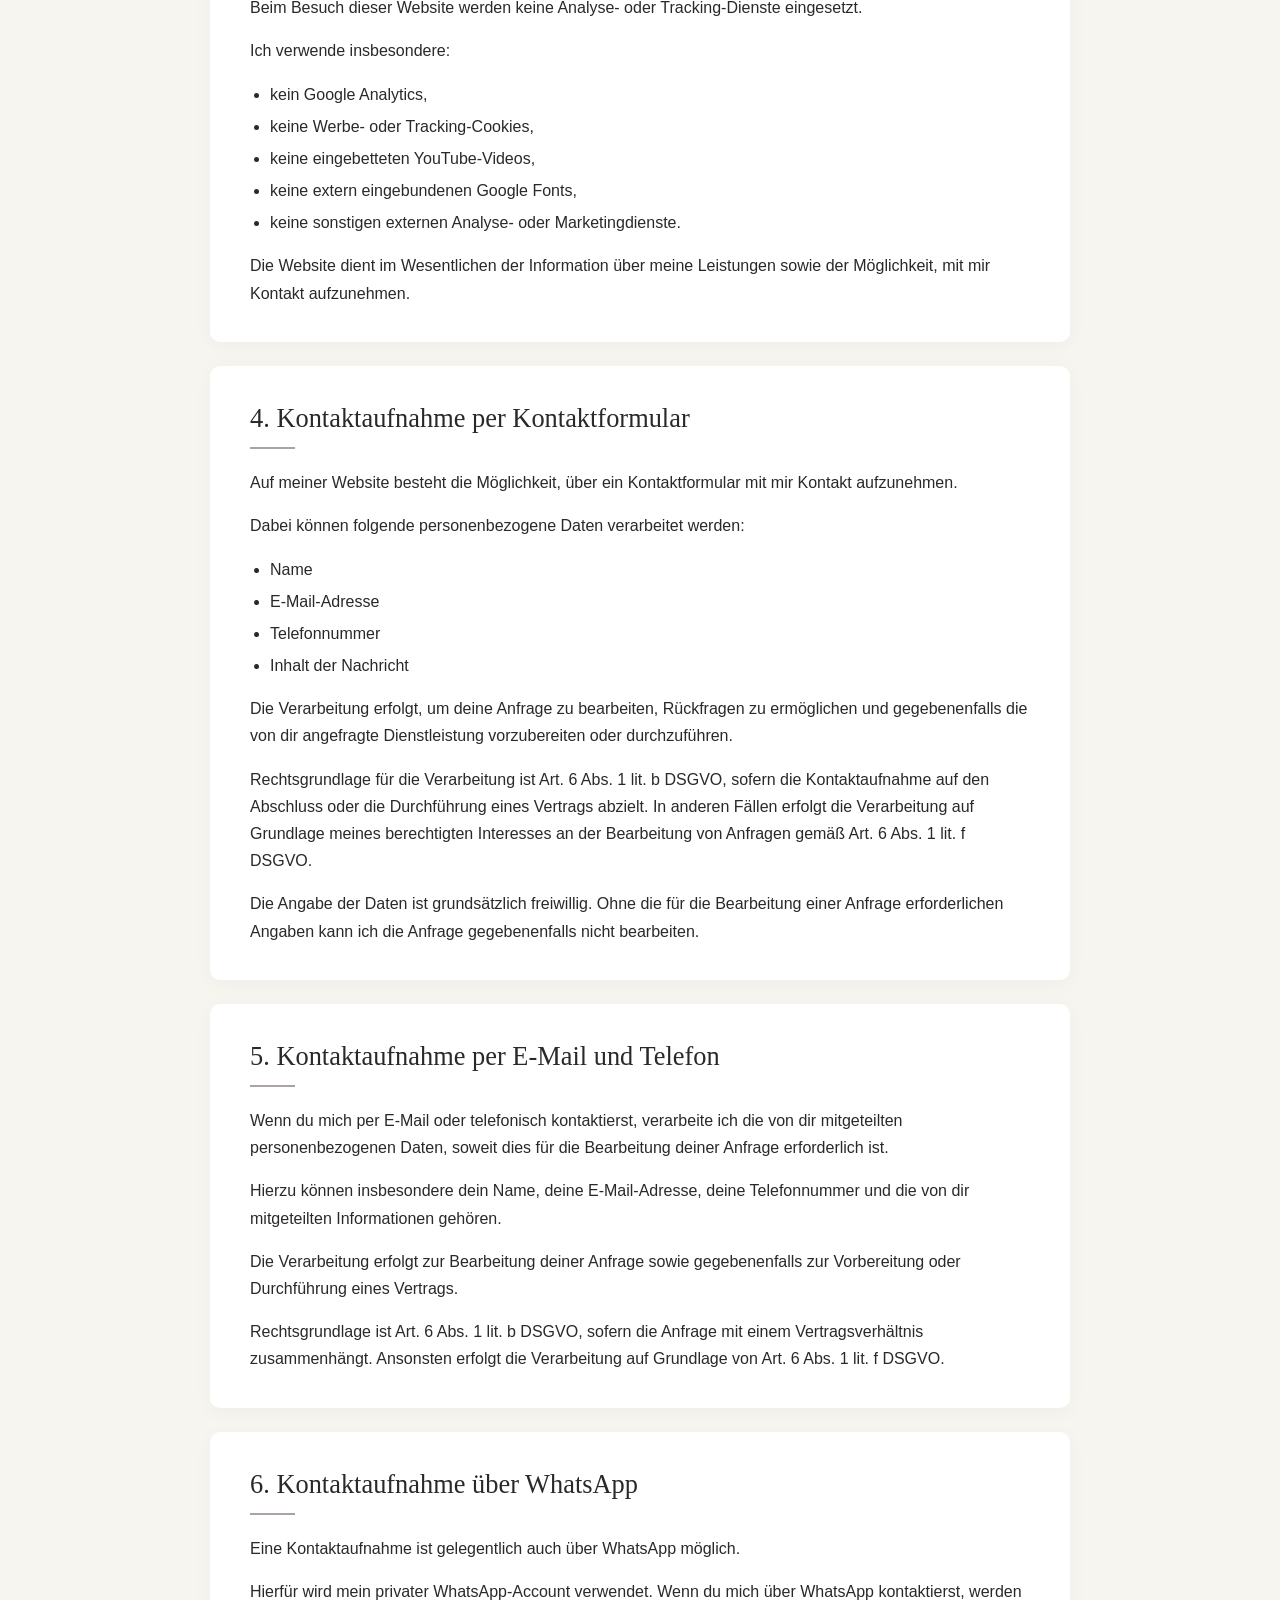
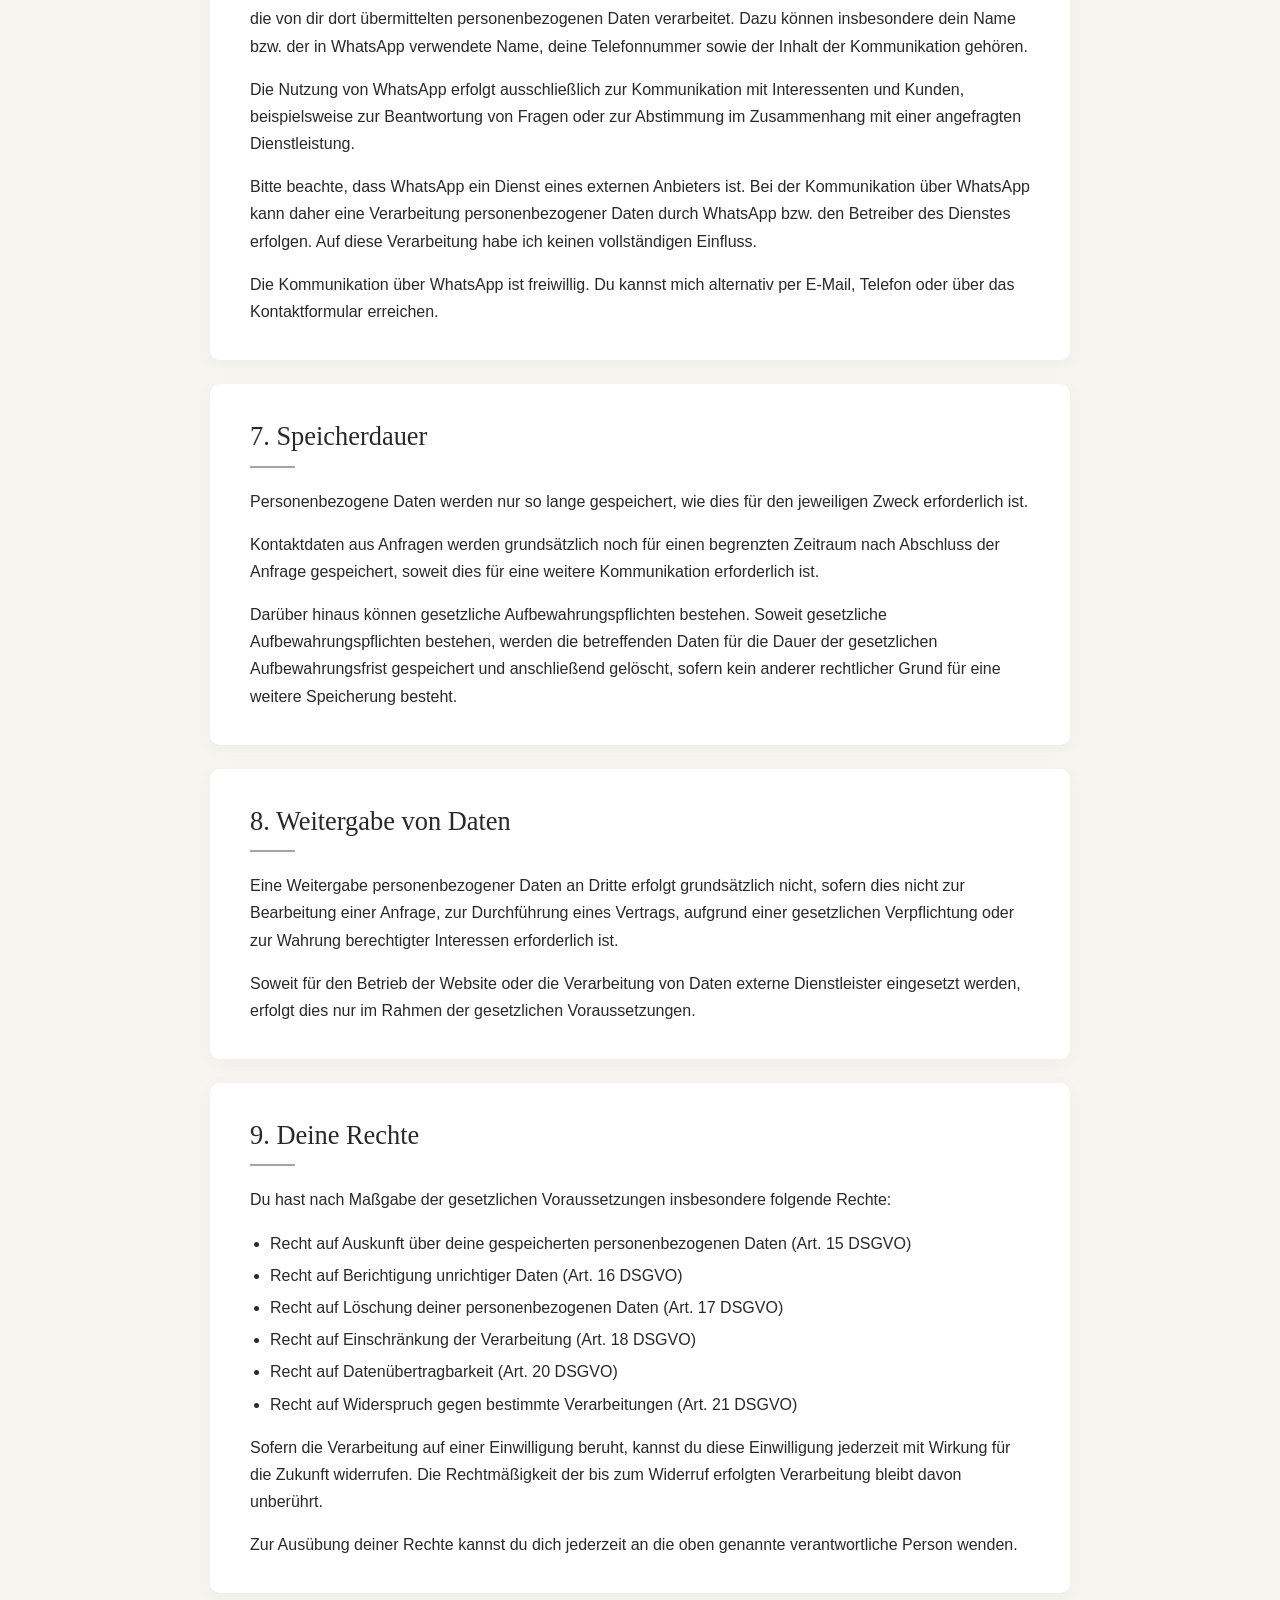
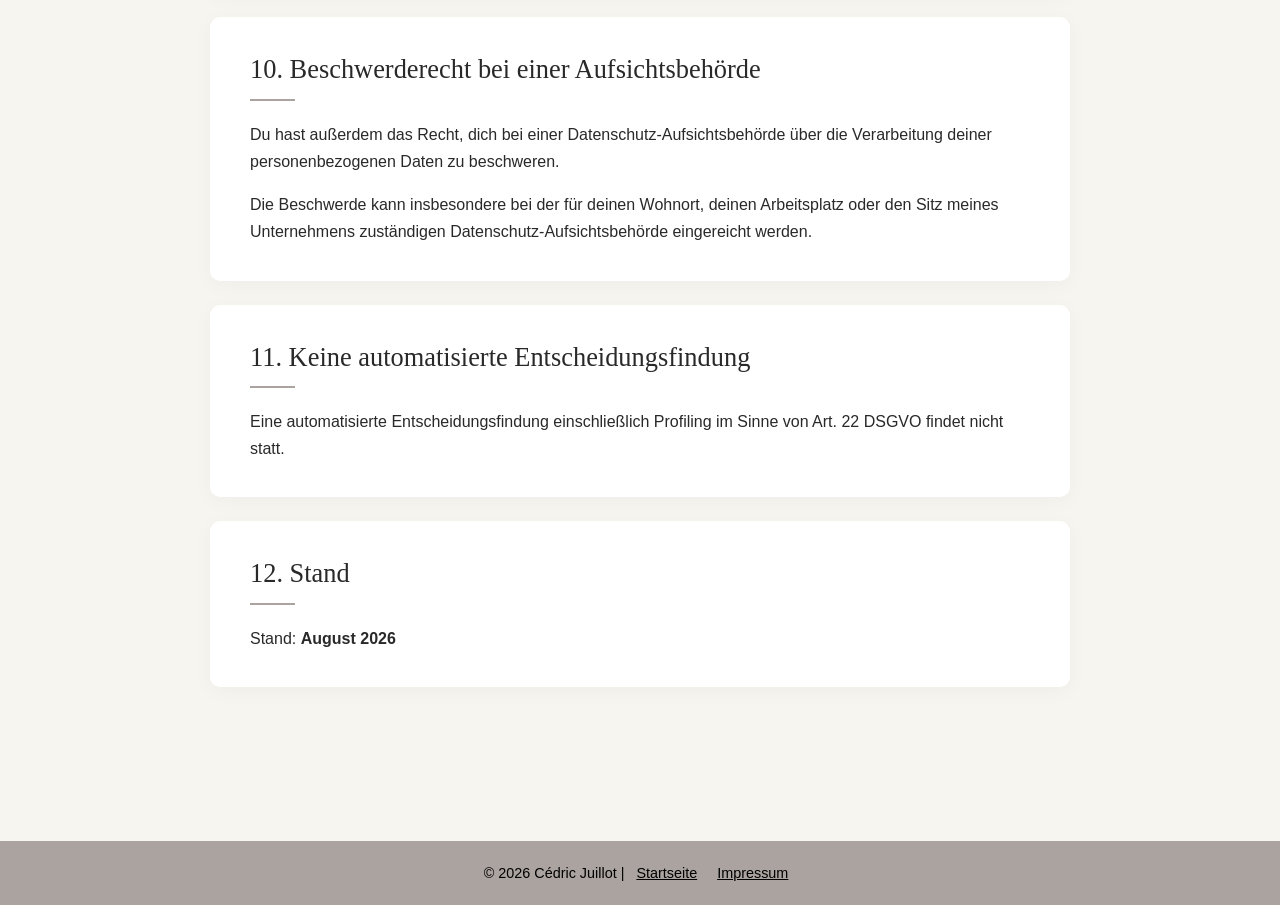
==== commit 786c8757: "Add files via upload" ====
--- a/datenschutz.html
+++ b/datenschutz.html
@@ -635,6 +635,7 @@
 <footer>
     <p>
         © 2026 Cédric Juillot |
+        <a href="index.html">Startseite</a>
         <a href="impressum.html">Impressum</a>
     </p>
 </footer>
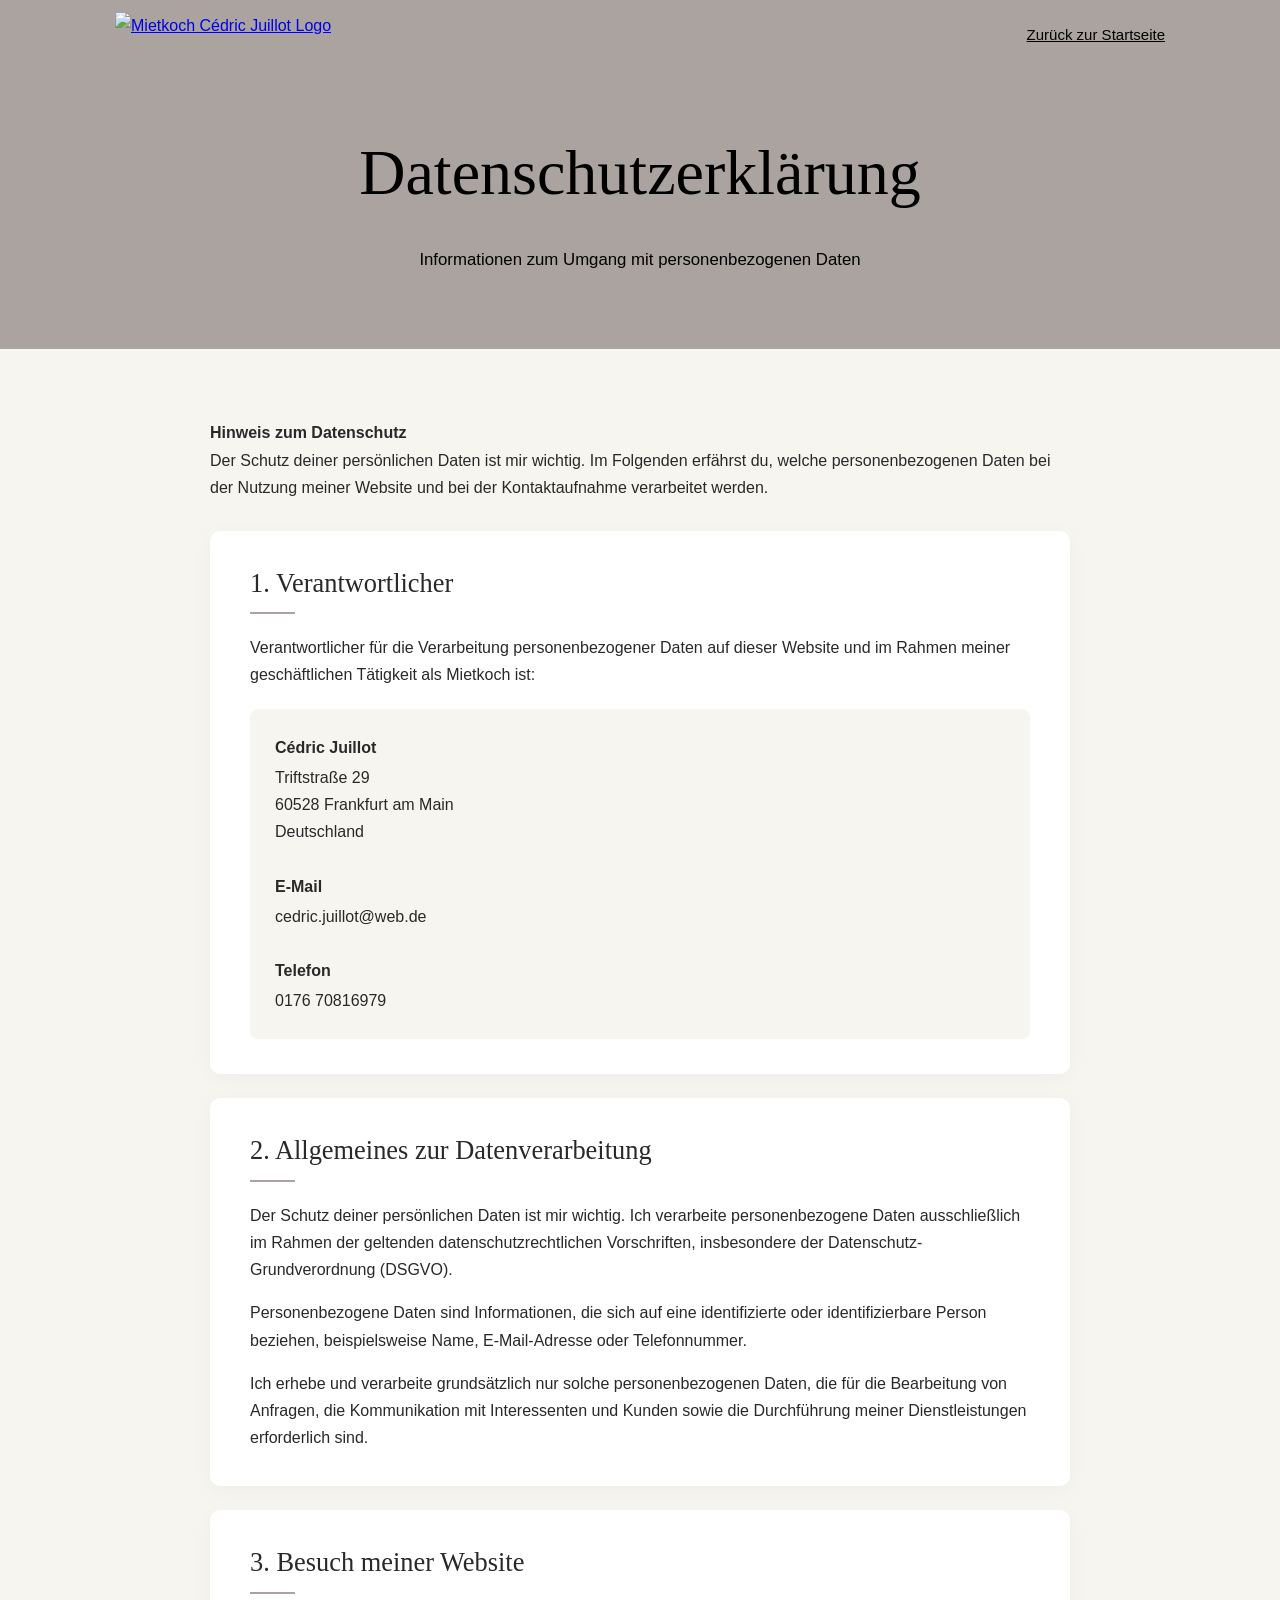
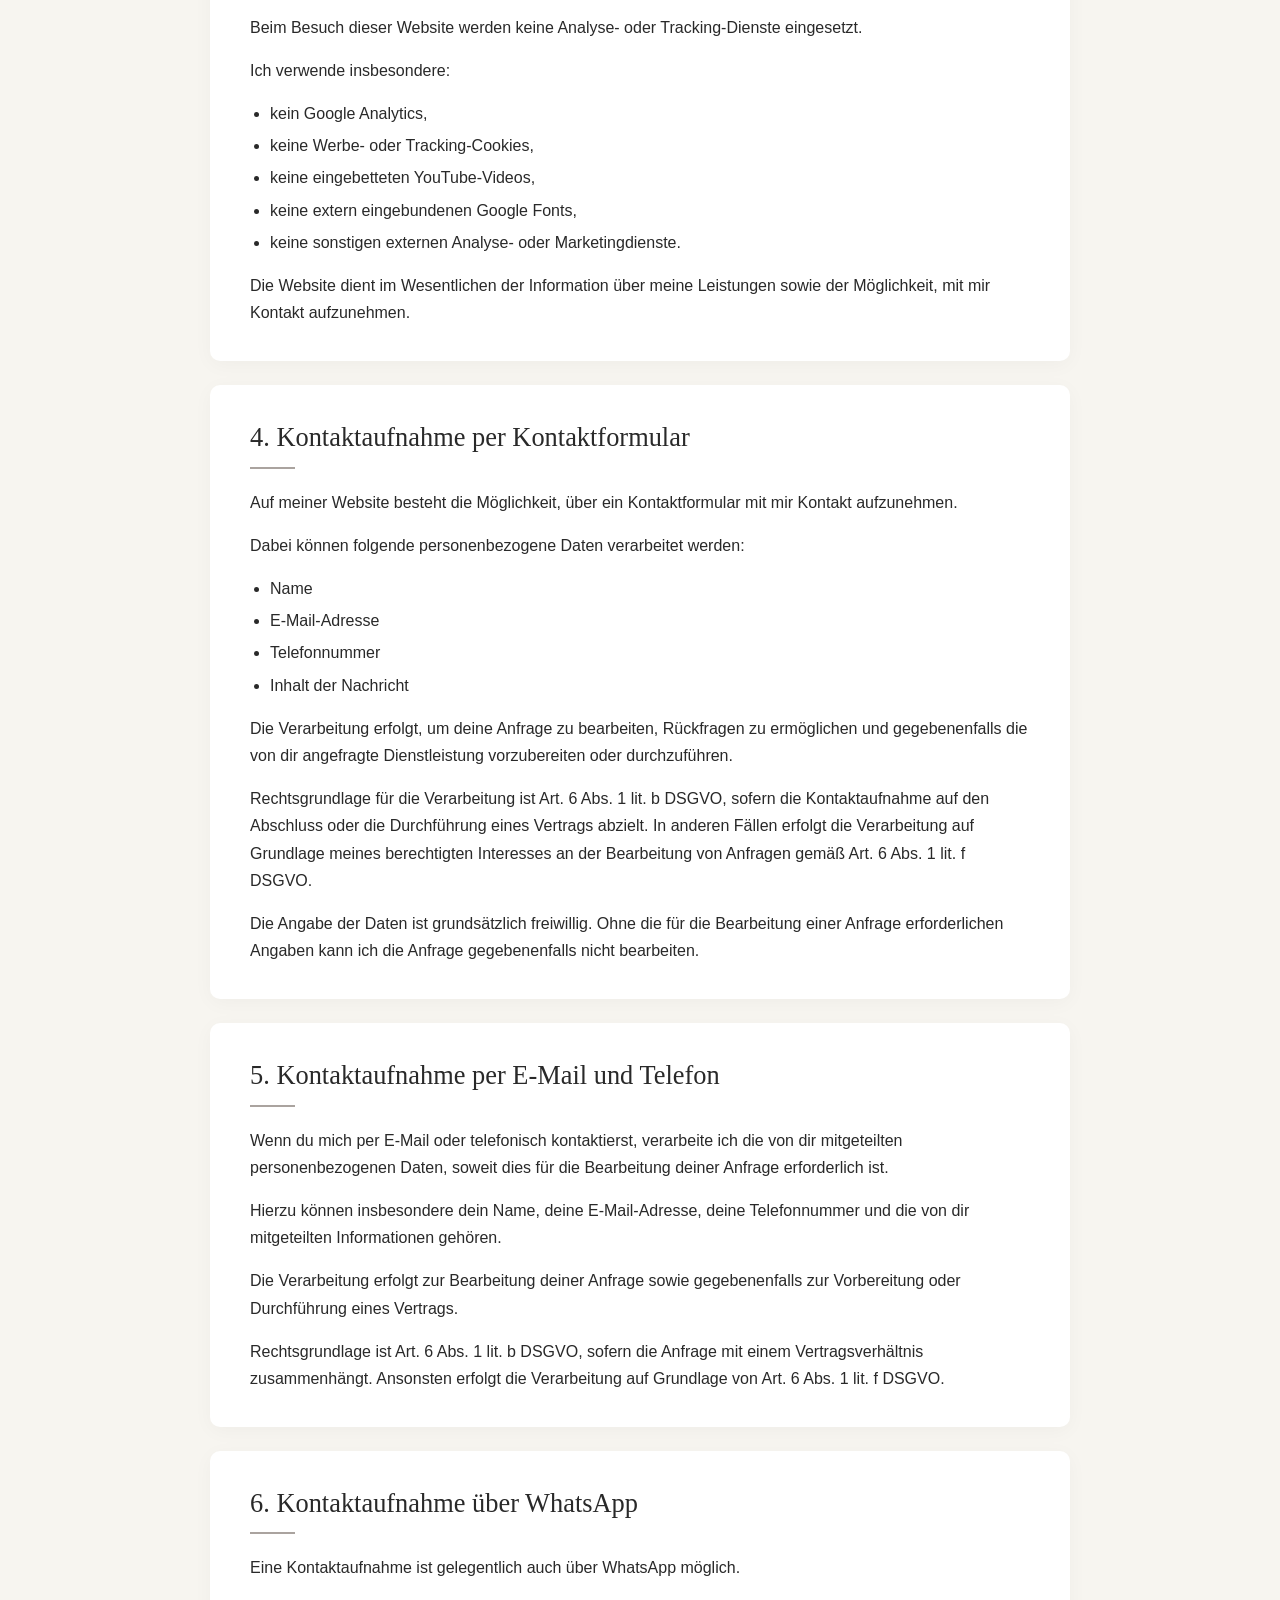
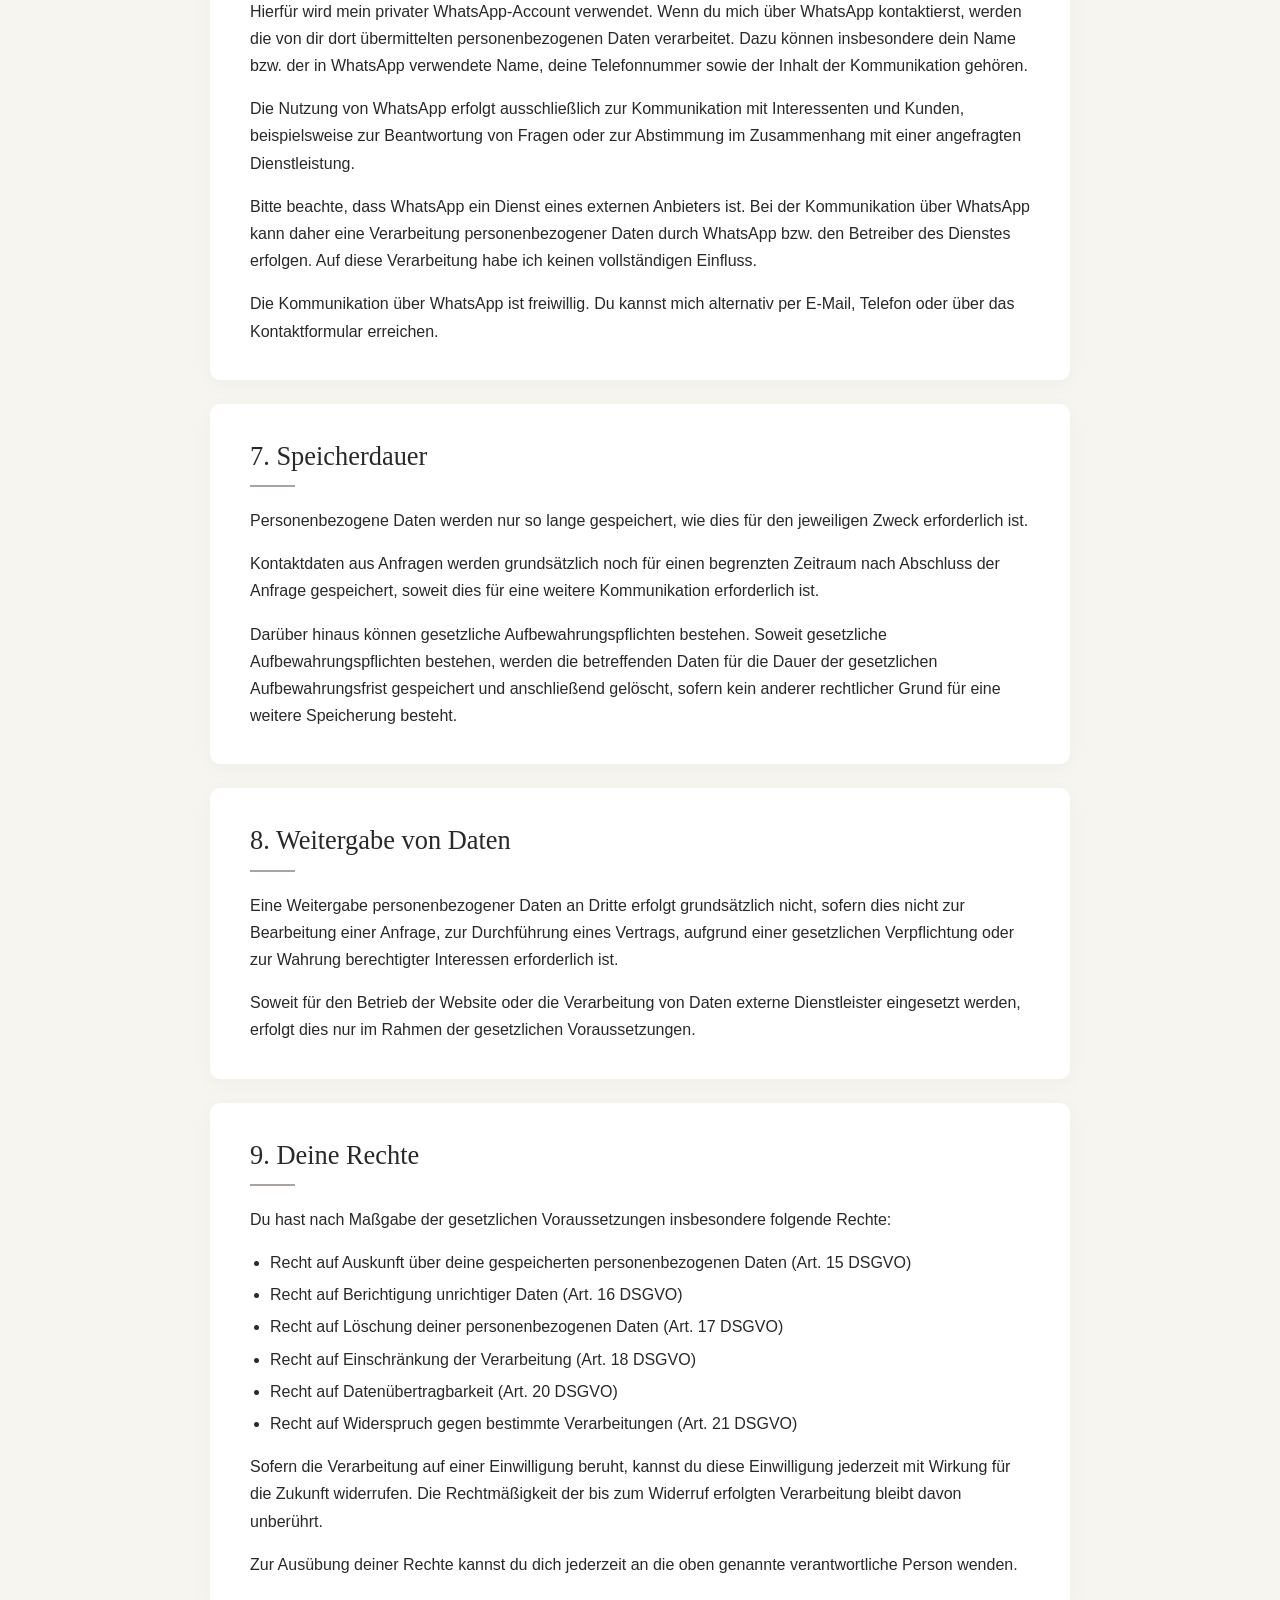
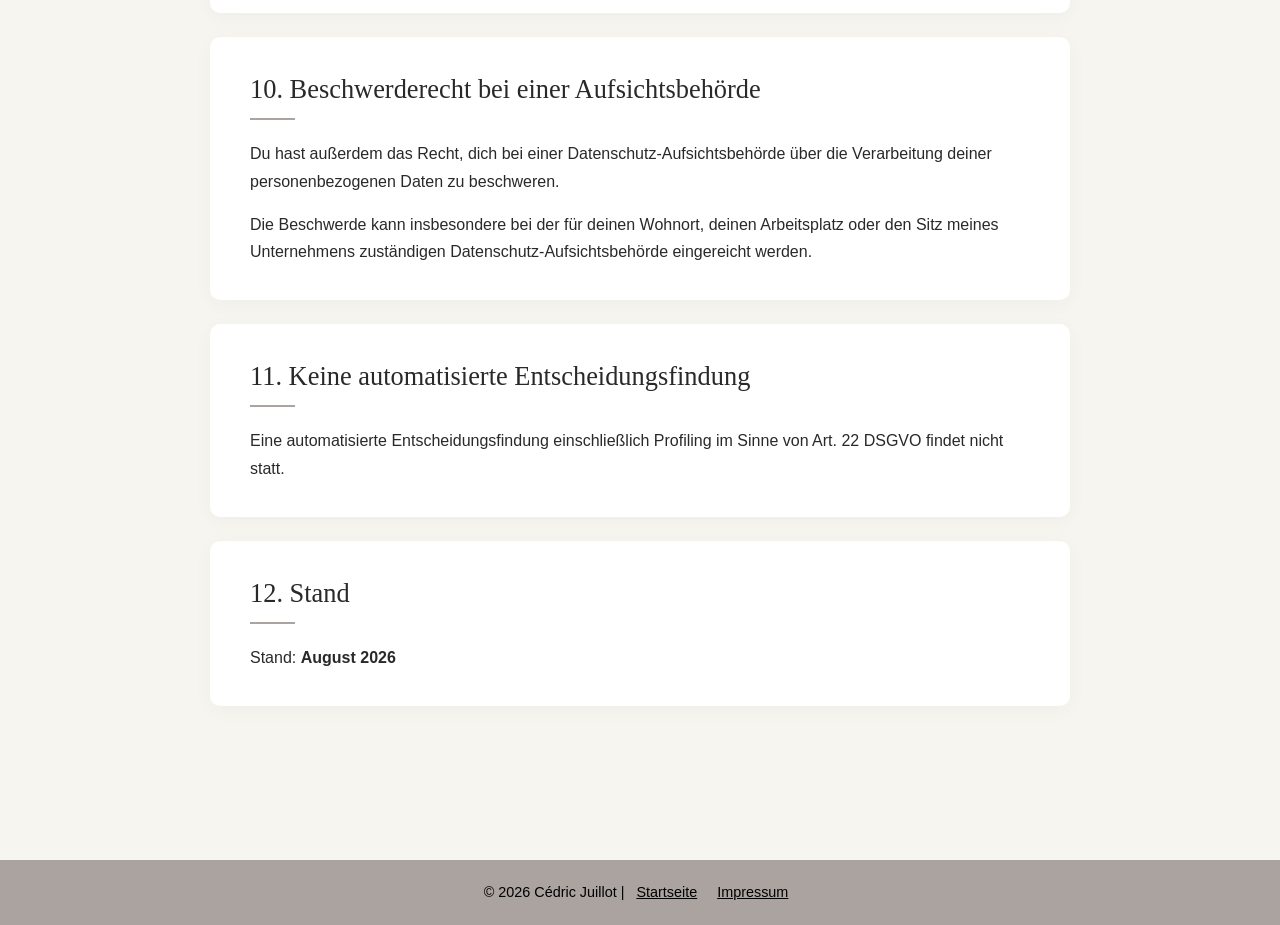
==== commit 20487c12: "Add files via upload" ====
--- a/datenschutz.html
+++ b/datenschutz.html
@@ -6,6 +6,9 @@
 
     <title>Datenschutzerklärung | Mietkoch</title>
     <meta name="description" content="Datenschutzerklärung für die Website und die Dienstleistungen als Mietkoch.">
+
+    <link rel="icon" type="image/png" sizes="32x32" href="pictures/logo_transparent.png">
+    <link rel="apple-touch-icon" sizes="180x180" href="pictures/logo_transparent.png">
 
     <style>
         * {
@@ -36,8 +39,14 @@
             max-width: 1050px;
             margin: 0 auto;
             display: flex;
-            justify-content: flex-end;
+            justify-content: space-between;
             align-items: center;
+        }
+
+        .logo img {
+            height: 45px;
+            width: auto;
+            display: block;
         }
 
         /* NAVIGATION */
@@ -221,13 +230,11 @@
                 padding: 10px 15px;
             }
 
-            .header-inner {
-                justify-content: flex-end;
+            .logo img {
+                height: 38px;
             }
 
             nav {
-                width: 100%;
-                justify-content: flex-end;
                 gap: 12px;
                 flex-wrap: wrap;
             }
@@ -301,6 +308,9 @@
 
 <header>
     <div class="header-inner">
+        <a href="index.html" class="logo">
+            <img src="pictures/logo_transparent_klein.png" alt="Mietkoch Cédric Juillot Logo">
+        </a>
         <nav>
             <a href="index.html">Zurück zur Startseite</a>
         </nav>
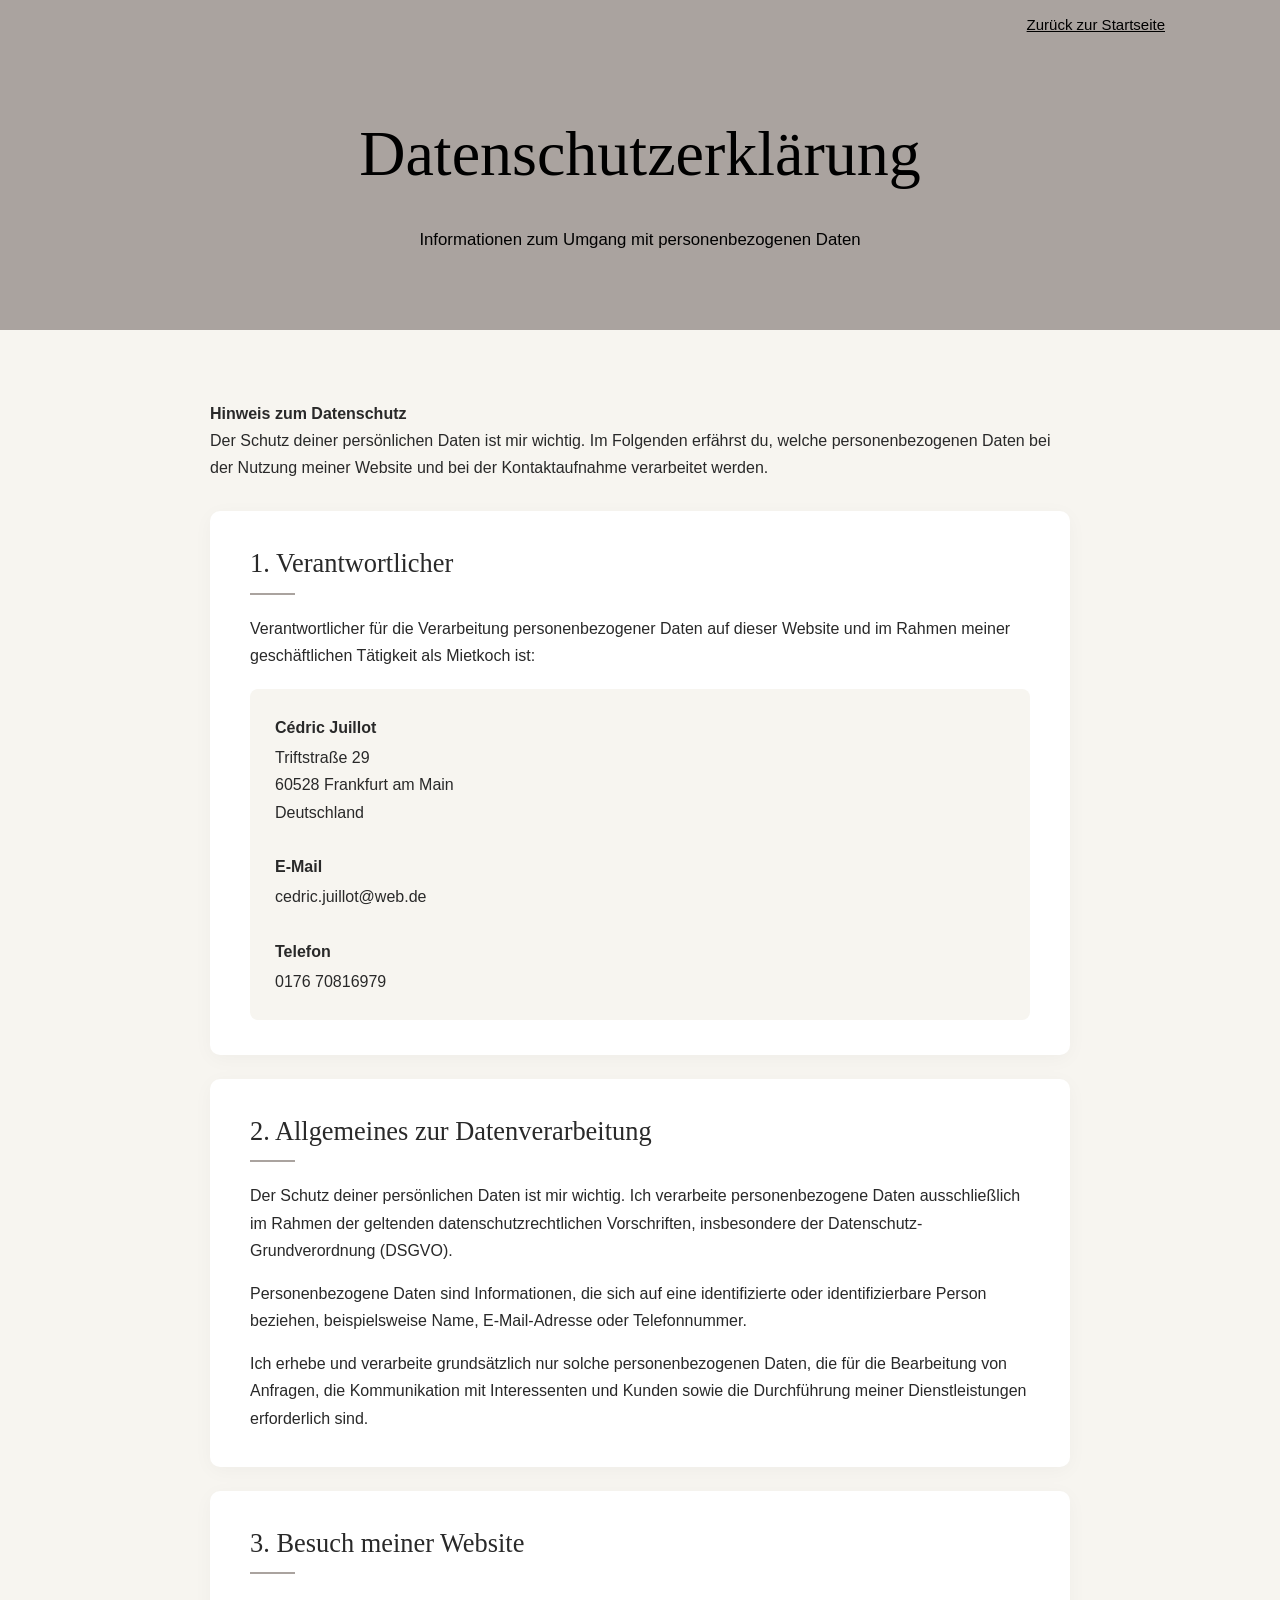
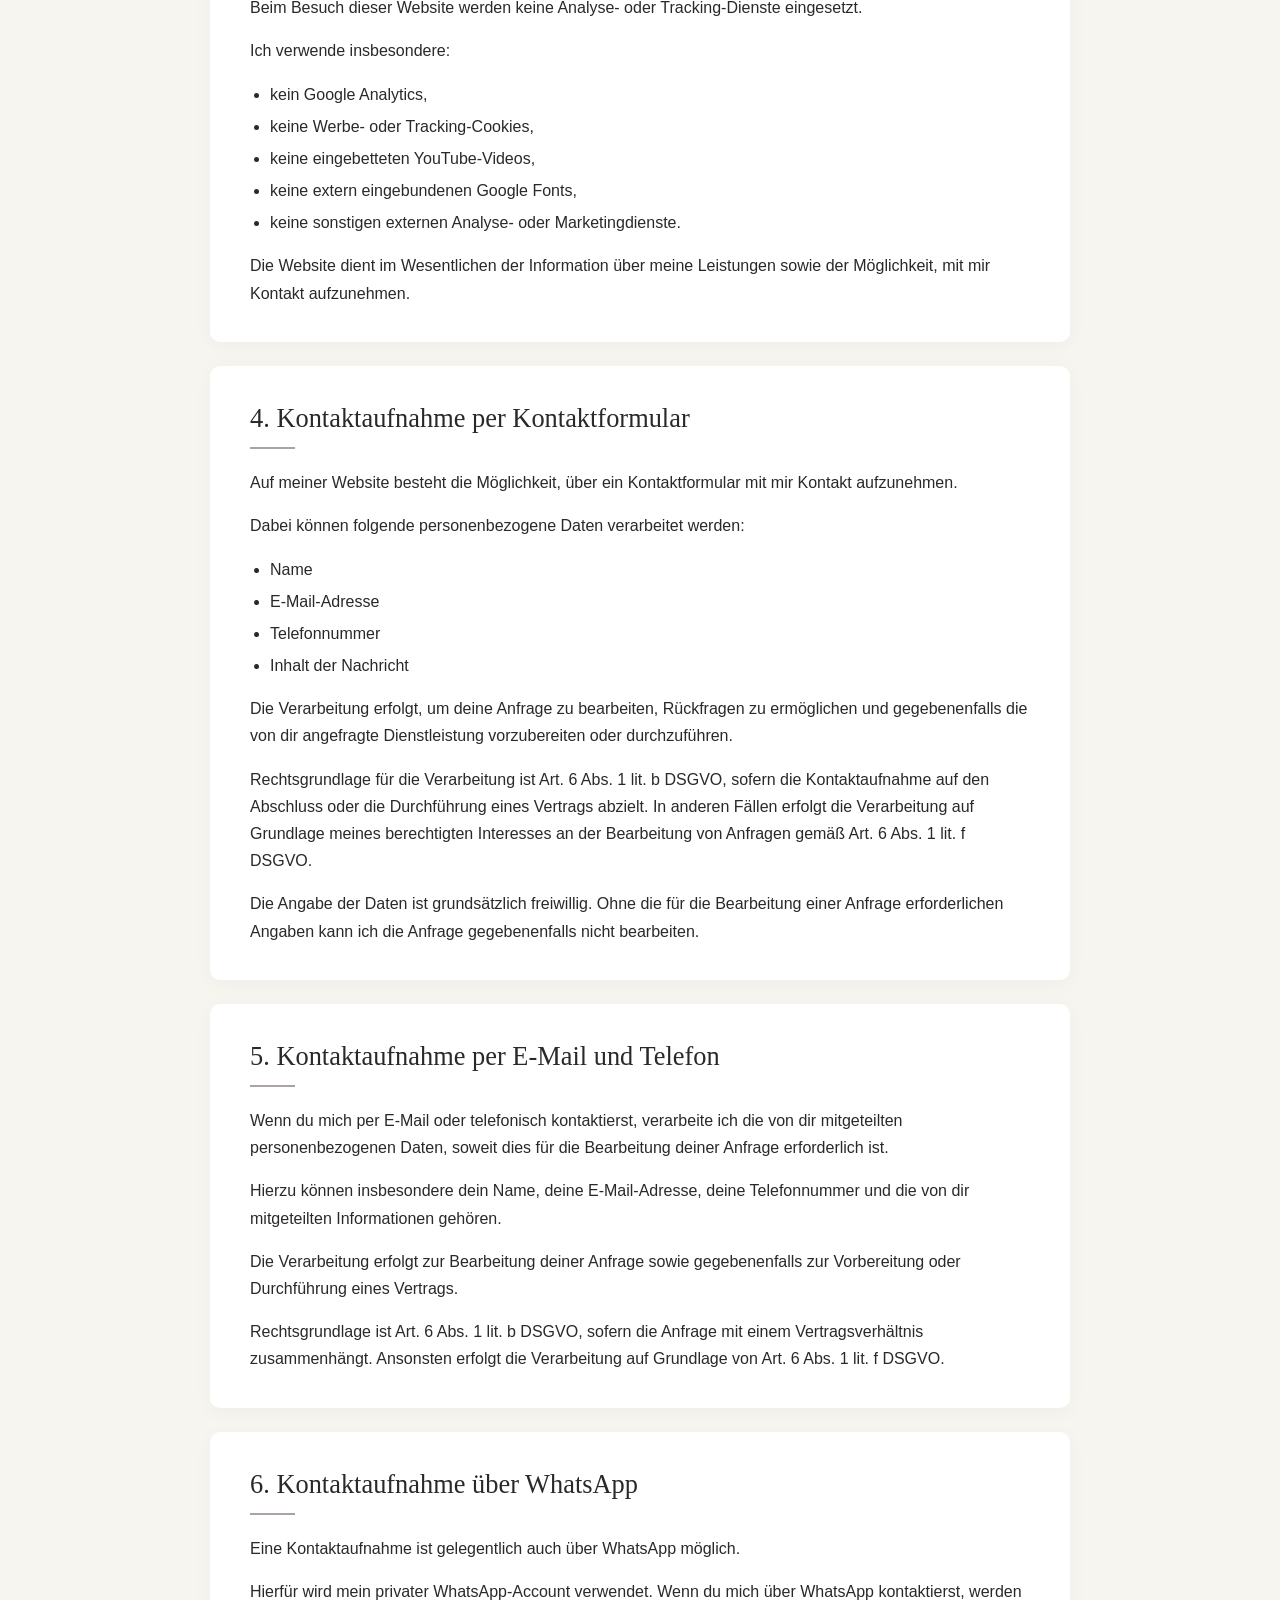
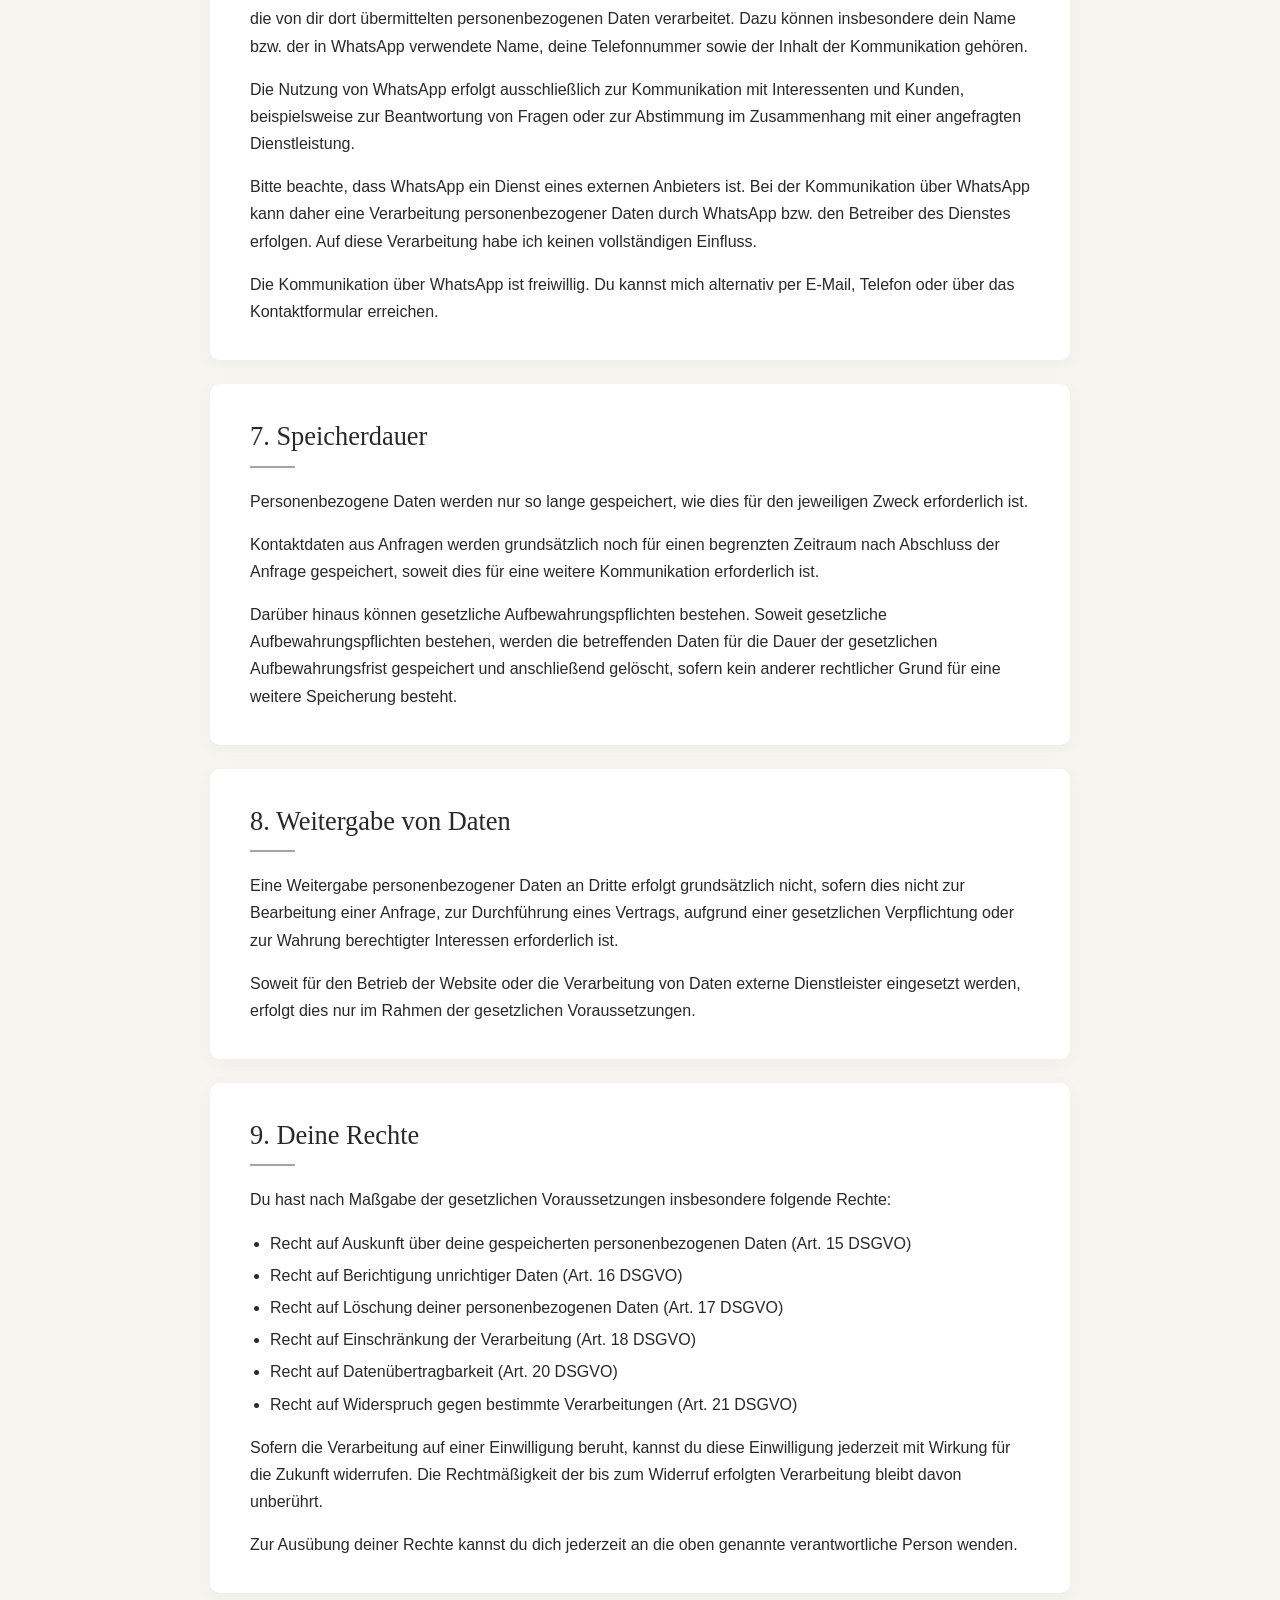
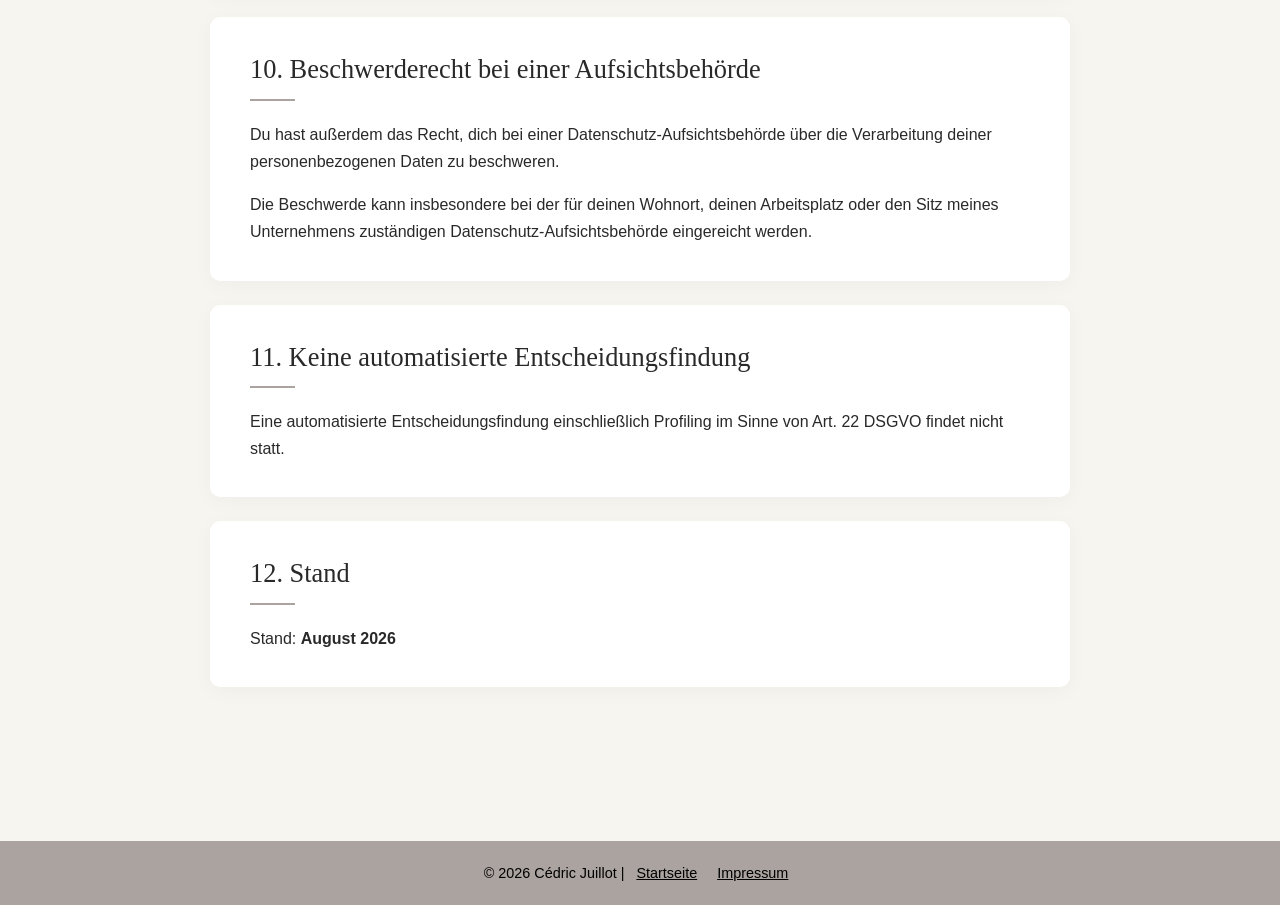
==== commit d536f119: "Add files via upload" ====
--- a/datenschutz.html
+++ b/datenschutz.html
@@ -39,7 +39,7 @@
             max-width: 1050px;
             margin: 0 auto;
             display: flex;
-            justify-content: space-between;
+            justify-content: flex-end;
             align-items: center;
         }
 
@@ -308,9 +308,6 @@
 
 <header>
     <div class="header-inner">
-        <a href="index.html" class="logo">
-            <img src="pictures/logo_transparent_klein.png" alt="Mietkoch Cédric Juillot Logo">
-        </a>
         <nav>
             <a href="index.html">Zurück zur Startseite</a>
         </nav>
